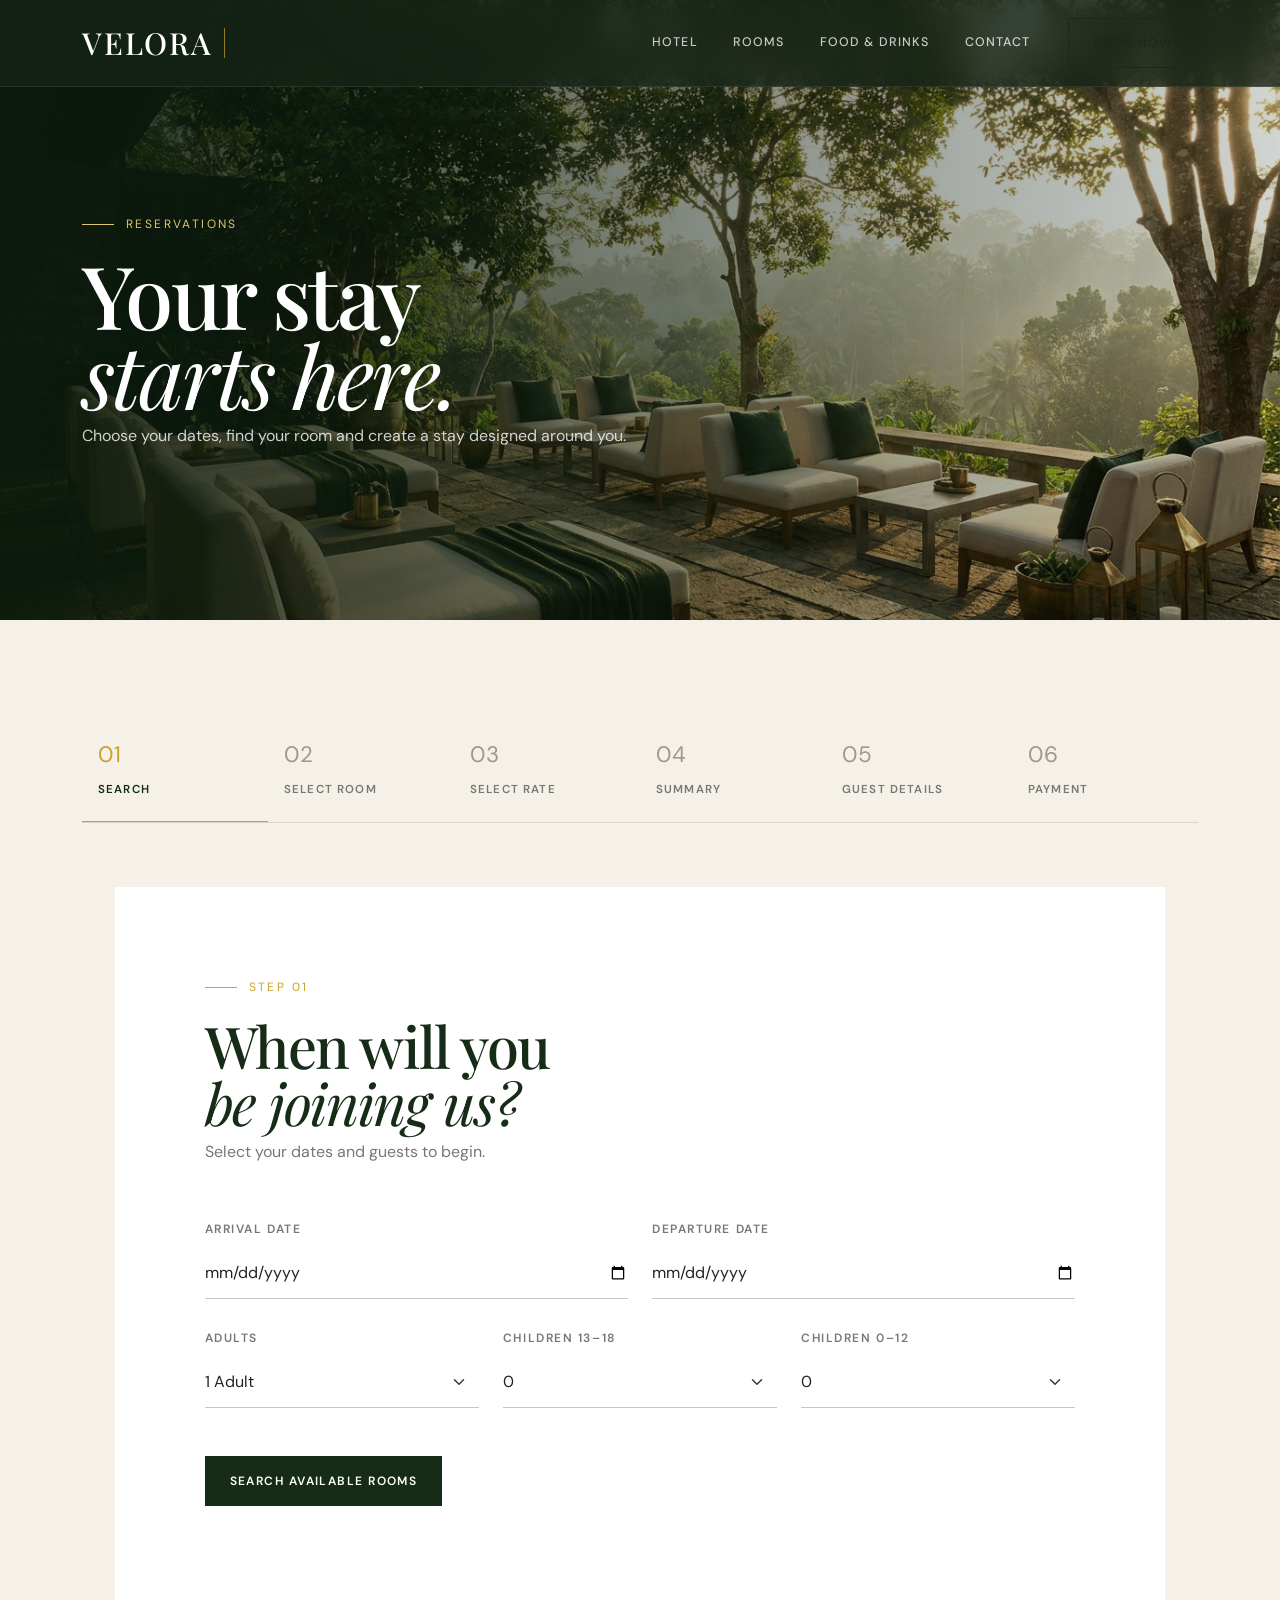
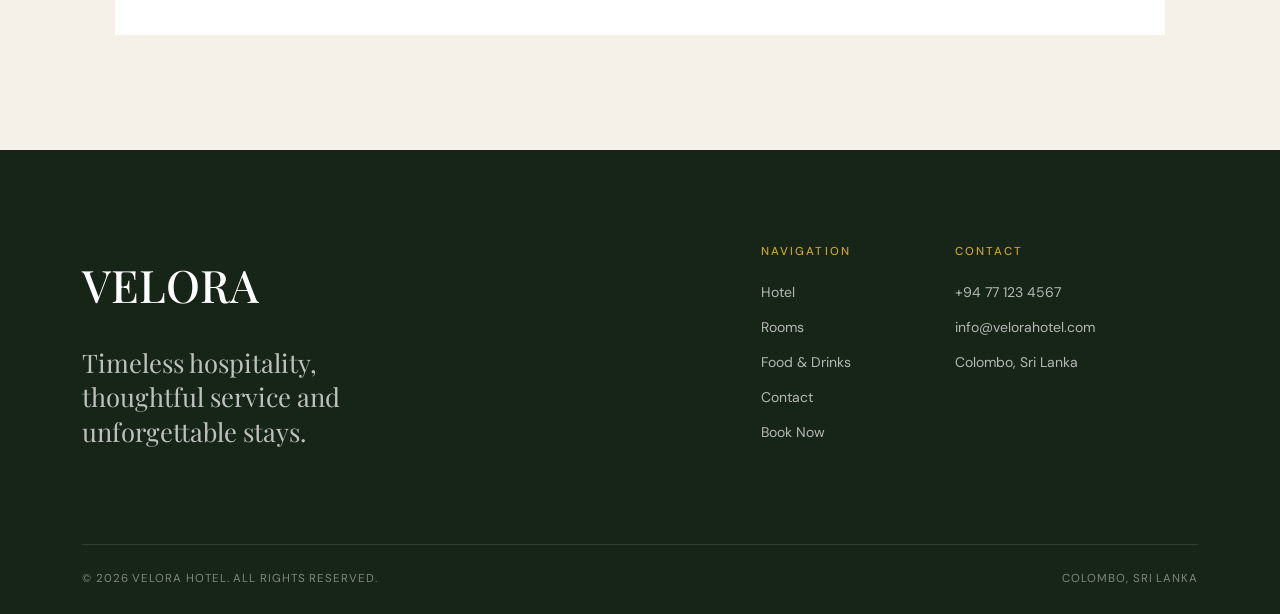
==== frontend/booking.html @ 3f5e42a4 "Initial Velora Hotel frontend" ====
﻿<!doctype html>
<html lang="en">
<head>
    <meta charset="utf-8"><meta name="viewport" content="width=device-width, initial-scale=1">
    <meta name="description" content="Begin your reservation at Velora Hotel in Colombo."><title>Book Your Stay | Velora Hotel</title>
    <link rel="preconnect" href="https://fonts.googleapis.com"><link rel="preconnect" href="https://fonts.gstatic.com" crossorigin>
    <link href="https://fonts.googleapis.com/css2?family=DM+Sans:wght@300;400;500;600&amp;family=Playfair+Display:ital,wght@0,400;0,500;0,600;1,400;1,500&amp;display=swap" rel="stylesheet">
    <link href="https://cdn.jsdelivr.net/npm/bootstrap@5.3.8/dist/css/bootstrap.min.css" rel="stylesheet" integrity="sha384-sRIl4kxILFvY47J16cr9ZwB07vP4J8+LH7qKQnuqkuIAvNWLzeN8tE5YBujZqJLB" crossorigin="anonymous"><link rel="stylesheet" href="style.css">
</head>
<body>



<nav class="navbar navbar-expand-lg navbar-dark fixed-top" aria-label="Main navigation"><div class="container"><a class="navbar-brand" href="index.html" aria-label="Velora Hotel home"><span class="brand-monogram">VELORA</span></a><button class="navbar-toggler" type="button" data-bs-toggle="collapse" data-bs-target="#mainNavbar" aria-controls="mainNavbar" aria-expanded="false" aria-label="Toggle navigation"><span class="navbar-toggler-icon"></span></button><div class="collapse navbar-collapse" id="mainNavbar"><ul class="navbar-nav ms-auto align-items-lg-center gap-lg-2"><li class="nav-item"><a class="nav-link" href="index.html">Hotel</a></li><li class="nav-item"><a class="nav-link" href="rooms.html">Rooms</a></li><li class="nav-item"><a class="nav-link" href="food-drinks.html">Food &amp; Drinks</a></li><li class="nav-item"><a class="nav-link" href="contact.html">Contact</a></li><li class="nav-item ms-lg-3"><a class="btn btn-gold nav-booking-btn active" aria-current="page" href="booking.html">Book Now</a></li></ul></div></div></nav>
    <main>



<header class="inner-hero booking-hero d-flex align-items-center"><div class="container inner-hero-content"><div class="row"><div class="col-12 col-lg-7"><p class="section-label section-label-light">Reservations</p><h1>Your stay<br><em>starts here.</em></h1><p>Choose your dates, find your room and create a stay designed around you.</p></div></div></div></header>



<section class="section-space booking-interface"><div class="container">



<div class="booking-progress" id="bookingProgress" aria-label="Booking progress">
                <div class="booking-progress-step active" data-step="1"><span>01</span><strong>Search</strong></div><div class="booking-progress-step" data-step="2"><span>02</span><strong>Select Room</strong></div><div class="booking-progress-step" data-step="3"><span>03</span><strong>Select Rate</strong></div><div class="booking-progress-step" data-step="4"><span>04</span><strong>Summary</strong></div><div class="booking-progress-step" data-step="5"><span>05</span><strong>Guest Details</strong></div><div class="booking-progress-step" data-step="6"><span>06</span><strong>Payment</strong></div>
            </div>

            <div class="booking-content">



<section class="booking-step active" id="stepSearch"><div class="booking-step-heading"><p class="section-label">Step 01</p><h2>When will you<br><em>be joining us?</em></h2><p>Select your dates and guests to begin.</p></div><form id="bookingSearchForm" novalidate><div class="row g-4">
                    <div class="col-12 col-md-6"><label class="form-label" for="arrivalDate">Arrival Date</label><input class="form-control" type="date" id="arrivalDate" name="arrivalDate" required></div><div class="col-12 col-md-6"><label class="form-label" for="departureDate">Departure Date</label><input class="form-control" type="date" id="departureDate" name="departureDate" required></div>
                    <div class="col-12 col-md-4"><label class="form-label" for="adultGuests">Adults</label><select class="form-select" id="adultGuests" name="adultGuests" required><option value="1">1 Adult</option><option value="2" selected>2 Adults</option><option value="3">3 Adults</option><option value="4">4 Adults</option><option value="5">5 Adults</option></select></div>
                    <div class="col-12 col-md-4"><label class="form-label" for="teenGuests">Children 13&ndash;18</label><select class="form-select" id="teenGuests" name="teenGuests"><option value="0" selected>0</option><option value="1">1</option><option value="2">2</option><option value="3">3</option></select></div>
                    <div class="col-12 col-md-4"><label class="form-label" for="childGuests">Children 0&ndash;12</label><select class="form-select" id="childGuests" name="childGuests"><option value="0" selected>0</option><option value="1">1</option><option value="2">2</option><option value="3">3</option></select></div>
                    <div class="col-12 mt-5"><button class="btn btn-primary-luxury" id="searchRoomsBtn" type="submit">Search Available Rooms</button><div class="form-status mt-3" id="bookingSearchMessage" role="status" aria-live="polite"></div></div>
                </div></form></section>



<section class="booking-step" id="stepRoom"><div class="booking-step-heading"><p class="section-label">Step 02</p><h2>Select <em>your room.</em></h2></div><div class="search-summary"><div><span>Arrival</span><strong id="roomSearchArrival">12 Sep 2026</strong></div><div><span>Departure</span><strong id="roomSearchDeparture">15 Sep 2026</strong></div><div><span>Guests</span><strong id="roomSearchGuests">2 Adults</strong></div></div><div class="booking-room-list">
                    <article class="booking-room-option"><img src="images/standard-room.jpeg" alt="Standard Room"><div class="booking-room-info"><h3>Standard Room</h3><p>A serene space with thoughtful essentials.</p><span>Maximum 2 guests</span></div><div class="booking-room-price"><span>From</span><strong>LKR 18,000</strong><small>per night</small><button class="btn btn-primary-luxury show-rates-btn" type="button" data-room="standard">Show Rates</button></div></article>
                    <article class="booking-room-option"><img src="images/deluxe-room.jpeg" alt="Deluxe Room"><div class="booking-room-info"><h3>Deluxe Room</h3><p>Generous comfort and refined details.</p><span>Maximum 3 guests</span></div><div class="booking-room-price"><span>From</span><strong>LKR 25,000</strong><small>per night</small><button class="btn btn-primary-luxury show-rates-btn" type="button" data-room="deluxe">Show Rates</button></div></article>
                    <article class="booking-room-option"><img src="images/family-room.jpeg" alt="Family Room"><div class="booking-room-info"><h3>Family Room</h3><p>Flexible space designed for time together.</p><span>Maximum 5 guests</span></div><div class="booking-room-price"><span>From</span><strong>LKR 32,000</strong><small>per night</small><button class="btn btn-primary-luxury show-rates-btn" type="button" data-room="family">Show Rates</button></div></article>
                    <article class="booking-room-option"><img src="images/suite-room.jpeg" alt="The Suite"><div class="booking-room-info"><h3>The Suite</h3><p>Signature luxury with a private living area.</p><span>Maximum 4 guests</span></div><div class="booking-room-price"><span>From</span><strong>LKR 45,000</strong><small>per night</small><button class="btn btn-primary-luxury show-rates-btn" type="button" data-room="suite">Show Rates</button></div></article>
                </div><div class="form-status mt-3" id="roomSelectionMessage" role="status" aria-live="polite"></div><button class="btn btn-outline-dark-luxury mt-4 booking-back-btn" type="button" data-back-step="1">Back to Search</button></section>



<section class="booking-step" id="stepRate"><div class="booking-step-heading"><p class="section-label">Step 03</p><h2>Choose <em>your rate.</em></h2></div><div class="selected-room-strip"><img id="rateSelectedRoomImage" src="images/deluxe-room.jpeg" alt="Selected Deluxe Room"><div><span>Selected Room</span><h3 id="rateSelectedRoom">Deluxe Room</h3><p id="rateSelectedDates">12&ndash;15 September 2026 &middot; 3 nights</p></div></div><fieldset class="rate-options"><legend class="visually-hidden">Select a room rate</legend><label class="rate-card" for="rateRoomOnly"><input type="radio" id="rateRoomOnly" name="rateType" value="room-only"><span><strong>Room Only</strong><small>Flexible stay with accommodation only.</small></span><b id="roomOnlyPrice">LKR 25,000 <small>/ night</small></b></label><label class="rate-card" for="rateBreakfast"><input type="radio" id="rateBreakfast" name="rateType" value="breakfast"><span><strong>Breakfast Included</strong><small>Daily signature breakfast for registered guests.</small></span><b id="breakfastPrice">LKR 29,000 <small>/ night</small></b></label></fieldset><div class="form-status mb-3" id="rateSelectionMessage" role="status" aria-live="polite"></div><div class="booking-step-actions"><button class="btn btn-outline-dark-luxury booking-back-btn" type="button" data-back-step="2">Back</button><button class="btn btn-primary-luxury" id="continueToSummaryBtn" type="button">Continue</button></div></section>



<section class="booking-step" id="stepSummary"><div class="booking-step-heading"><p class="section-label">Step 04</p><h2>Your stay, <em>at a glance.</em></h2></div><div class="summary-panel"><div class="summary-row"><span>Selected Room</span><strong id="summaryRoom">Deluxe Room</strong></div><div class="summary-row"><span>Arrival</span><strong id="summaryArrival">12 September 2026</strong></div><div class="summary-row"><span>Departure</span><strong id="summaryDeparture">15 September 2026</strong></div><div class="summary-row"><span>Number of Nights</span><strong id="summaryNights">3</strong></div><div class="summary-row"><span>Adults / Children</span><strong id="summaryGuests">2 Adults / 0 Children</strong></div><div class="summary-row"><span>Selected Rate</span><strong id="summaryRate">Room Only</strong></div><div class="summary-row"><span>Room Total</span><strong id="summarySubtotal">LKR 75,000</strong></div><div class="summary-row"><span>Taxes / Additional Fees</span><strong id="summaryTax">LKR 13,500</strong></div><div class="summary-row summary-total"><span>Total Price</span><strong id="summaryTotal">LKR 88,500</strong></div></div><div class="booking-step-actions mt-4"><button class="btn btn-outline-dark-luxury booking-back-btn" type="button" data-back-step="3">Back</button><button class="btn btn-primary-luxury" id="continueToGuestBtn" type="button">Continue to Guest Details</button></div></section>



<section class="booking-step" id="stepGuest"><div class="booking-step-heading"><p class="section-label">Step 05</p><h2>Tell us about <em>yourself.</em></h2></div><form id="guestDetailsForm" novalidate><div class="row g-4"><div class="col-12 col-md-6"><label class="form-label" for="firstName">First Name</label><input class="form-control" type="text" id="firstName" name="firstName" autocomplete="given-name" required></div><div class="col-12 col-md-6"><label class="form-label" for="lastName">Last Name</label><input class="form-control" type="text" id="lastName" name="lastName" autocomplete="family-name" required></div><div class="col-12 col-md-6"><label class="form-label" for="guestEmail">Email Address</label><input class="form-control" type="email" id="guestEmail" name="guestEmail" autocomplete="email" required></div><div class="col-12 col-md-6"><label class="form-label" for="guestPhone">Phone Number</label><input class="form-control" type="tel" id="guestPhone" name="guestPhone" autocomplete="tel" required></div><div class="col-12"><label class="form-label" for="guestCountry">Country</label><input class="form-control" type="text" id="guestCountry" name="guestCountry" autocomplete="country-name" required></div><div class="col-12 mt-5"><div class="booking-step-actions"><button class="btn btn-outline-dark-luxury booking-back-btn" type="button" data-back-step="4">Back</button><button class="btn btn-primary-luxury" id="continueToPaymentBtn" type="submit">Continue to Payment</button></div></div></div></form></section>



<section class="booking-step" id="stepPayment"><div class="booking-step-heading"><p class="section-label">Step 06</p><h2>Secure <em>your stay.</em></h2><p>Frontend payment preview only. No payment will be processed.</p></div><div class="row g-5"><div class="col-12 col-lg-7"><form id="paymentForm" novalidate><fieldset><legend class="payment-method-title">Payment Method</legend><label class="payment-method" for="paymentCard"><input type="radio" id="paymentCard" name="paymentMethod" value="card" checked> Credit / Debit Card</label></fieldset><div class="row g-4 mt-2"><div class="col-12"><label class="form-label" for="cardholderName">Cardholder Name</label><input class="form-control" type="text" id="cardholderName" name="cardholderName" autocomplete="cc-name" required></div><div class="col-12"><label class="form-label" for="cardNumber">Card Number</label><input class="form-control" type="text" inputmode="numeric" id="cardNumber" name="cardNumber" autocomplete="cc-number" placeholder="0000 0000 0000 0000" required></div><div class="col-7"><label class="form-label" for="cardExpiry">Expiry Date</label><input class="form-control" type="text" inputmode="numeric" id="cardExpiry" name="cardExpiry" autocomplete="cc-exp" placeholder="MM / YY" required></div><div class="col-5"><label class="form-label" for="cardCvv">CVV</label><input class="form-control" type="text" inputmode="numeric" id="cardCvv" name="cardCvv" autocomplete="cc-csc" placeholder="000" required></div><div class="col-12 mt-5"><div class="booking-step-actions"><button class="btn btn-outline-dark-luxury booking-back-btn" type="button" data-back-step="5">Back</button><button class="btn btn-primary-luxury" id="payConfirmBtn" type="submit">Pay &amp; Confirm</button></div><div class="form-status mt-3" id="paymentConfirmation" role="status" aria-live="polite"></div></div></div></form></div><div class="col-12 col-lg-5"><aside class="payment-summary"><p class="section-label">Payment summary</p><div><span>Room</span><strong id="paymentRoom">Deluxe Room</strong></div><div><span>Dates</span><strong id="paymentDates">12&ndash;15 Sep 2026</strong></div><div><span>Rate</span><strong id="paymentRate">Room Only</strong></div><div class="payment-total"><span>Total</span><strong id="paymentTotal">LKR 88,500</strong></div></aside></div></div></section>
            </div>
        </div></section>
    </main>



<footer class="site-footer"><div class="container"><div class="row g-5 footer-main"><div class="col-12 col-lg-5"><a class="footer-brand" href="index.html">VELORA</a><p class="footer-message">Timeless hospitality,<br>thoughtful service and<br>unforgettable stays.</p></div><div class="col-6 col-md-4 col-lg-2 ms-lg-auto"><h2 class="footer-heading">Navigation</h2><ul class="footer-links list-unstyled mb-0"><li><a href="index.html">Hotel</a></li><li><a href="rooms.html">Rooms</a></li><li><a href="food-drinks.html">Food &amp; Drinks</a></li><li><a href="contact.html">Contact</a></li><li><a href="booking.html">Book Now</a></li></ul></div><div class="col-12 col-md-5 col-lg-3"><h2 class="footer-heading">Contact</h2><ul class="footer-links list-unstyled mb-0"><li><a href="tel:+94771234567">+94 77 123 4567</a></li><li><a href="mailto:info@velorahotel.com">info@velorahotel.com</a></li><li>Colombo, Sri Lanka</li></ul></div></div><div class="footer-bottom d-flex flex-column flex-md-row justify-content-between align-items-md-center gap-2"><p class="mb-0">&copy; 2026 Velora Hotel. All Rights Reserved.</p><p class="mb-0">Colombo, Sri Lanka</p></div></div></footer>



<script src="https://cdn.jsdelivr.net/npm/bootstrap@5.3.8/dist/js/bootstrap.bundle.min.js" integrity="sha384-FKyoEForCGlyvwx9Hj09JcYn3nv7wiPVlz7YYwJrWVcXK/BmnVDxM+D2scQbITxI" crossorigin="anonymous"></script>
<script src="script.js"></script>
</body>
</html>
---- frontend/style.css ----
:root {
    --pine-oak: #162C17;
    --forest-earth: #162518;
    --cotton-blush: #A2978B;
    --gold: #C9A227;
    --cream: #F5F0E8;
    --white: #FFFFFF;
    --dark-text: #20261F;
    --muted-text: #747A73;
    --font-display: "Playfair Display", Georgia, serif;
    --font-body: "DM Sans", Arial, sans-serif;
    --section-space: clamp(5rem, 9vw, 8rem);
}



html {
    scroll-behavior: smooth;
}

body {
    background: var(--cream);
    color: var(--dark-text);
    font-family: var(--font-body);
    font-size: 1rem;
    line-height: 1.75;
}

img {
    display: block;
    max-width: 100%;
}

a {
    color: inherit;
    text-decoration: none;
}

a:focus-visible,
button:focus-visible,
input:focus-visible,
select:focus-visible,
textarea:focus-visible {
    outline: 3px solid var(--gold);
    outline-offset: 3px;
}

.section-space {
    padding-block: var(--section-space);
}

.section-intro {
    color: var(--muted-text);
}



h1,
h2,
h3,
h4,
h5,
h6,
.navbar-brand,
.footer-brand {
    font-family: var(--font-display);
}

h1,
h2,
h3 {
    color: var(--pine-oak);
    font-weight: 500;
    text-wrap: balance;
}

h1 {
    font-size: clamp(3.4rem, 7vw, 7.2rem);
    letter-spacing: -0.03em;
    line-height: 0.94;
}

h2 {
    font-size: clamp(2.4rem, 4.5vw, 4.6rem);
    letter-spacing: -0.025em;
    line-height: 0.98;
}

h3 {
    font-size: 2rem;
    letter-spacing: -0.015em;
    line-height: 1.05;
}

h1 em,
h2 em,
h3 em {
    font-style: italic;
    font-weight: 400;
}

.section-label {
    font-family: var(--font-body);
    color: var(--gold);
    font-size: 0.75rem;
    font-weight: 400;
    letter-spacing: 0.2em;
    margin-bottom: 1.2rem;
    text-transform: uppercase;
}

.section-label::before {
    background: currentColor;
    content: "";
    display: inline-block;
    height: 1px;
    margin-right: 0.75rem;
    vertical-align: middle;
    width: 2rem;
}

.section-label-light {
    color: #dfc66f;
}

.section-heading-centered {
    margin-inline: auto;
    max-width: 700px;
}



.navbar {
    -webkit-backdrop-filter: blur(14px);
    backdrop-filter: blur(14px);
    background: rgba(22, 37, 24, 0.78);
    border-bottom: 1px solid rgba(255, 255, 255, 0.08);
    min-height: 0;
    padding-block: 1.125rem;
    transition: padding 0.35s ease, background-color 0.35s ease, backdrop-filter 0.35s ease, border-color 0.35s ease, box-shadow 0.35s ease;
    z-index: 1030;
}

.navbar.navbar-scrolled {
    -webkit-backdrop-filter: blur(17px);
    backdrop-filter: blur(17px);
    background: rgba(22, 37, 24, 0.93);
    border-bottom-color: rgba(255, 255, 255, 0.12);
    box-shadow: 0 8px 28px rgba(5, 15, 7, 0.2);
    padding-block: 0.55rem;
}

.navbar-brand {
    align-items: baseline;
    color: var(--white);
    display: flex;
    font-size: 1.9rem;
    font-weight: 500;
    line-height: 1;
    transition: color 0.25s ease, font-size 0.35s ease;
}

.navbar.navbar-scrolled .navbar-brand {
    font-size: 1.65rem;
}

.brand-monogram {
    border-right: 1px solid rgba(201, 162, 39, 0.7);
    letter-spacing: 0.06em;
    padding-right: 0.7rem;
}

.brand-name {
    color: #ded7cc;
    font-size: 1.25rem;
    font-weight: 400;
    margin-left: 0.7rem;
}

.navbar .nav-link {
    color: rgba(255, 255, 255, 0.76);
    font-family: var(--font-body);
    font-size: 0.78rem;
    font-weight: 500;
    letter-spacing: 0.09em;
    min-height: 48px;
    padding: 0.8rem 0.85rem !important;
    position: relative;
    text-transform: uppercase;
    transform: translateY(0);
    transition: color 0.25s ease, transform 0.25s ease;
    z-index: 0;
}

.navbar .nav-link::before {
    -webkit-backdrop-filter: blur(8px);
    backdrop-filter: blur(8px);
    background: rgba(255, 255, 255, 0.08);
    border: 1px solid rgba(255, 255, 255, 0.1);
    border-radius: 8px;
    box-shadow: 0 6px 20px rgba(0, 0, 0, 0.12);
    content: "";
    inset: 0.25rem 0.2rem;
    opacity: 0;
    position: absolute;
    transform: translateY(3px);
    transition: opacity 0.25s ease, transform 0.25s ease;
    z-index: -1;
}

.navbar .nav-link:hover,
.navbar .nav-link:focus-visible,
.navbar .nav-link.active {
    color: var(--gold);
}

.navbar .nav-link:hover,
.navbar .nav-link:focus-visible {
    transform: translateY(-2px);
}

.navbar .nav-link:hover::before,
.navbar .nav-link:focus-visible::before,
.navbar .nav-link.active::before {
    opacity: 1;
    transform: translateY(0);
}

.navbar .nav-link::after {
    background: var(--gold);
    bottom: 0.25rem;
    content: "";
    height: 1px;
    left: 50%;
    position: absolute;
    transform: translateX(-50%);
    transition: width 0.25s ease;
    width: 0;
}

.navbar .nav-link:hover::after,
.navbar .nav-link:focus-visible::after {
    width: 50%;
}

.navbar .nav-link.active::after {
    width: calc(100% - 1.7rem);
}

.navbar-toggler {
    border: 1px solid rgba(255, 255, 255, 0.35);
    border-radius: 0;
    box-shadow: none !important;
}



.btn {
    border-radius: 0;
    align-items: center;
    display: inline-flex;
    font-family: var(--font-body);
    font-size: 0.75rem;
    font-weight: 600;
    letter-spacing: 0.12em;
    min-width: 170px;
    justify-content: center;
    min-height: 50px;
    padding: 0.9rem 1.5rem;
    text-transform: uppercase;
    transition: background-color 0.25s ease, border-color 0.25s ease, color 0.25s ease;
}

.btn-gold {
    background: var(--gold);
    border-color: var(--gold);
    color: var(--forest-earth);
}

.btn-gold:hover,
.btn-gold:focus {
    background: #b48e1c;
    border-color: #b48e1c;
    color: var(--white);
}

.btn-primary-luxury {
    background: var(--pine-oak);
    border-color: var(--pine-oak);
    color: var(--white);
}

.btn-primary-luxury:hover,
.btn-primary-luxury:focus {
    background: var(--gold);
    border-color: var(--gold);
    color: var(--forest-earth);
}

.btn-outline-light-luxury {
    background: transparent;
    border-color: rgba(255, 255, 255, 0.6);
    color: var(--white);
}

.btn-outline-light-luxury:hover,
.btn-outline-light-luxury:focus {
    background: var(--white);
    border-color: var(--white);
    color: var(--forest-earth);
}

.nav-booking-btn {
    background: var(--white);
    border-color: var(--white);
    color: var(--forest-earth);
    min-width: 130px;
    padding: 0.75rem 1.25rem;
    transition: background-color 0.25s ease, border-color 0.25s ease, color 0.25s ease, transform 0.25s ease;
}

.nav-booking-btn:hover,
.nav-booking-btn:focus-visible,
.nav-booking-btn.active:hover,
.nav-booking-btn.active:focus-visible,
.nav-booking-btn:active {
    background: var(--gold);
    border-color: var(--gold);
    color: var(--forest-earth);
    transform: translateY(-2px);
}

.text-link {
    align-items: center;
    border-bottom: 1px solid var(--gold);
    color: var(--pine-oak);
    display: inline-flex;
    font-size: 0.75rem;
    font-weight: 600;
    gap: 1.5rem;
    letter-spacing: 0.12em;
    padding-bottom: 0.35rem;
    text-transform: uppercase;
    transition: color 0.2s ease, gap 0.2s ease;
}

.text-link:hover {
    color: var(--gold);
    gap: 2rem;
}

.text-link-light {
    color: var(--white);
}



.home-hero {
    background-image: linear-gradient(90deg, rgba(13, 29, 15, 0.88) 0%, rgba(13, 29, 15, 0.55) 52%, rgba(13, 29, 15, 0.2) 100%), url("images/hero.jpeg");
    background-position: center;
    background-size: cover;
    color: var(--white);
    min-height: 860px;
    padding: 150px 0 185px;
    position: relative;
}

.home-hero::after {
    background: linear-gradient(0deg, rgba(10, 24, 12, 0.5), transparent 30%);
    content: "";
    inset: 0;
    pointer-events: none;
    position: absolute;
}

.hero-content {
    position: relative;
    z-index: 1;
}

.home-hero h1 {
    color: var(--white);
    font-size: clamp(4rem, 7.6vw, 7.7rem);
    letter-spacing: -0.035em;
    line-height: 0.9;
}

.hero-description {
    color: rgba(255, 255, 255, 0.82);
    font-size: 1rem;
    line-height: 1.9;
    max-width: 620px;
}

.hero-scroll {
    align-items: center;
    bottom: 115px;
    color: rgba(255, 255, 255, 0.7);
    font-size: 0.6rem;
    gap: 1rem;
    letter-spacing: 0.2em;
    position: absolute;
    right: 4%;
    text-transform: uppercase;
    transform: rotate(90deg);
    transform-origin: right center;
    z-index: 2;
}

.scroll-line {
    background: var(--gold);
    height: 1px;
    width: 45px;
}



.booking-search-wrap {
    margin-top: -80px;
    position: relative;
    z-index: 3;
}

.booking-search-container {
    position: relative;
}

.booking-search {
    background: rgba(255, 255, 255, 0.98);
    border-top: 2px solid var(--gold);
    box-shadow: 0 20px 55px rgba(9, 23, 11, 0.28);
    color: var(--dark-text);
    padding: 1.5rem;
}

.booking-search-header {
    align-items: baseline;
    display: flex;
    gap: 1.25rem;
    margin-bottom: 1rem;
}

.booking-search-header p {
    color: var(--gold);
    font-size: 0.75rem;
    font-weight: 600;
    letter-spacing: 0.2em;
    margin: 0;
    text-transform: uppercase;
}

.booking-search-header span {
    color: var(--muted-text);
    font-size: 0.82rem;
}

.booking-field {
    border-right: 1px solid #ded8cf;
    padding: 0.25rem 1.5rem;
}

.booking-search label {
    color: var(--muted-text);
    display: block;
    font-size: 0.72rem;
    font-weight: 600;
    letter-spacing: 0.16em;
    margin-bottom: 0.25rem;
    text-transform: uppercase;
}

.booking-search .form-control,
.booking-search .form-select {
    background-color: transparent;
    border: 0;
    border-radius: 0;
    box-shadow: none;
    color: var(--dark-text);
    color-scheme: light;
    font-family: var(--font-body);
    font-size: 1rem;
    min-height: 52px;
    padding: 0.4rem 0;
}

.booking-search .form-select option {
    background: var(--white);
    color: var(--dark-text);
}

.booking-search .form-control.is-invalid,
.booking-search .form-select.is-invalid {
    border-bottom: 1px solid #a12f2f;
}

.booking-search .form-status-error {
    color: #a12f2f;
}

.booking-submit {
    min-height: 72px;
}

.booking-highlight {
    animation: bookingHighlight 1.8s ease-out 0.2s both;
}

.booking-suggestion {
    background: var(--forest-earth);
    border-left: 2px solid var(--gold);
    box-shadow: 0 14px 35px rgba(8, 19, 10, 0.24);
    color: var(--cream);
    max-width: 300px;
    opacity: 0;
    padding: 1rem 3rem 1rem 1.15rem;
    position: absolute;
    right: 1.5rem;
    top: -108px;
    transform: translateY(8px);
    transition: opacity 0.25s ease, transform 0.25s ease;
    width: calc(100% - 3rem);
    z-index: 4;
}

.booking-suggestion::after {
    border-left: 8px solid transparent;
    border-right: 8px solid transparent;
    border-top: 8px solid var(--forest-earth);
    bottom: -8px;
    content: "";
    position: absolute;
    right: 2rem;
}

.booking-suggestion.show {
    opacity: 1;
    transform: translateY(0);
}

.booking-suggestion strong,
.booking-suggestion span {
    display: block;
}

.booking-suggestion strong {
    font-size: 0.85rem;
    font-weight: 600;
}

.booking-suggestion span {
    color: rgba(255, 255, 255, 0.72);
    font-size: 0.78rem;
    margin-top: 0.15rem;
}

.booking-suggestion-close {
    align-items: center;
    background: transparent;
    border: 0;
    color: rgba(255, 255, 255, 0.75);
    display: flex;
    font-size: 1.4rem;
    height: 44px;
    justify-content: center;
    padding: 0;
    position: absolute;
    right: 0.35rem;
    top: 0.2rem;
    width: 44px;
}

.booking-suggestion-close:hover,
.booking-suggestion-close:focus {
    color: var(--gold);
}

@keyframes bookingHighlight {
    0% {
        box-shadow: 0 18px 45px rgba(9, 23, 11, 0.22), 0 0 0 0 rgba(201, 162, 39, 0.55);
        transform: scale(0.985);
    }
    55% {
        box-shadow: 0 20px 55px rgba(9, 23, 11, 0.3), 0 0 0 5px rgba(201, 162, 39, 0.2);
    }
    100% {
        box-shadow: 0 20px 55px rgba(9, 23, 11, 0.28), 0 0 0 0 rgba(201, 162, 39, 0);
        transform: scale(1);
    }
}



.about-section {
    padding-top: calc(var(--section-space) + 1rem);
}

.about-image-wrap {
    height: 100%;
    position: relative;
}

.about-image {
    height: 100%;
    min-height: 680px;
    object-fit: cover;
    width: 100%;
}

.experience-note {
    align-items: center;
    background: var(--pine-oak);
    bottom: -2rem;
    color: rgba(255, 255, 255, 0.75);
    display: flex;
    font-size: 0.65rem;
    gap: 1rem;
    letter-spacing: 0.1em;
    padding: 1.4rem 2rem;
    position: absolute;
    right: -2rem;
    text-transform: uppercase;
}

.experience-number {
    color: var(--white);
    font-family: var(--font-display);
    font-size: 3rem;
    line-height: 1;
}

.about-content {
    background: var(--white);
    display: flex;
    flex-direction: column;
    height: 100%;
    justify-content: center;
    margin-left: -4rem;
    padding: clamp(3rem, 7vw, 7rem);
    position: relative;
}

.about-content p:not(.section-label) {
    color: var(--muted-text);
    margin-top: 1.5rem;
}

.about-content .text-link {
    margin-top: 1.5rem;
}



.facilities-section {
    background: var(--white);
}

.facility-card {
    align-items: flex-end;
    display: flex;
    isolation: isolate;
    min-height: clamp(320px, 35vw, 430px);
    overflow: hidden;
    position: relative;
    transition: transform 0.4s ease;
}

.facility-card::before {
    background-position: center;
    background-size: cover;
    content: "";
    filter: blur(1px);
    inset: -5px;
    position: absolute;
    transform: scale(1.03);
    transition: transform 0.4s ease;
    z-index: -2;
}

.facility-wifi::before {
    background-image: url("images/facility-wifi.jpeg");
}

.facility-restaurant::before {
    background-image: url("images/facility-restaurant.jpeg");
}

.facility-pool::before {
    background-image: url("images/facility-pool.jpeg");
}

.facility-parking::before {
    background-image: url("images/facility-parking.jpeg");
}

.facility-overlay {
    background: linear-gradient(180deg, rgba(22, 37, 24, 0.12) 0%, rgba(22, 37, 24, 0.55) 52%, rgba(22, 37, 24, 0.88) 100%);
    inset: 0;
    position: absolute;
    transition: opacity 0.4s ease;
    z-index: -1;
}

.facility-content {
    color: rgba(255, 255, 255, 0.82);
    padding: 1.8rem;
    width: 100%;
}

.facility-card:hover {
    transform: translateY(-4px);
}

.facility-card:hover::before {
    transform: scale(1.07);
}

.facility-card:hover .facility-overlay {
    opacity: 0.9;
}

.facility-number {
    color: var(--gold);
    display: block;
    font-family: var(--font-display);
    font-size: 1.9rem;
    font-weight: 400;
    margin-bottom: 0.8rem;
}

.facility-card h3 {
    color: var(--cream);
    font-size: clamp(1.6rem, 2.3vw, 2rem);
    line-height: 1.15;
    margin-bottom: 0;
}

.facility-divider {
    background: var(--gold);
    display: block;
    height: 1px;
    margin: 1rem 0;
    width: 45px;
}

.facility-description {
    color: rgba(255, 255, 255, 0.82);
    font-size: 0.9rem;
    line-height: 1.7;
    margin-bottom: 0;
}



.gallery-section {
    background: var(--cream);
}

.gallery-caption {
    color: var(--muted-text);
    font-size: 0.75rem;
    letter-spacing: 0.16em;
    text-transform: uppercase;
}

.gallery-item {
    display: block;
    overflow: hidden;
    position: relative;
}

.gallery-item::after {
    background: rgba(22, 37, 24, 0.12);
    content: "";
    inset: 0;
    pointer-events: none;
    position: absolute;
    transition: background-color 0.4s ease;
}

.gallery-item img {
    height: 100%;
    object-fit: cover;
    transition: transform 0.6s ease;
    width: 100%;
}

.gallery-item:hover img {
    transform: scale(1.04);
}

.gallery-item:hover::after,
.gallery-item:focus-visible::after {
    background: rgba(22, 37, 24, 0.3);
}

.gallery-view {
    align-items: center;
    border: 1px solid rgba(255, 255, 255, 0.75);
    bottom: 1.25rem;
    color: var(--white);
    display: flex;
    font-size: 0.7rem;
    height: 54px;
    justify-content: center;
    letter-spacing: 0.15em;
    opacity: 0;
    position: absolute;
    right: 1.25rem;
    text-transform: uppercase;
    transform: translateY(8px);
    transition: opacity 0.4s ease, transform 0.4s ease;
    width: 54px;
    z-index: 1;
}

.gallery-item:hover .gallery-view,
.gallery-item:focus-visible .gallery-view {
    opacity: 1;
    transform: translateY(0);
}

.gallery-item-feature {
    height: 615px;
}

.gallery-item-medium,
.gallery-item-small {
    height: 300px;
}

.lg-backdrop {
    background-color: var(--forest-earth);
}

.lg-toolbar,
.lg-outer .lg-thumb-outer {
    background-color: rgba(22, 37, 24, 0.96);
}

.lg-toolbar .lg-icon,
.lg-next,
.lg-prev {
    color: var(--cream);
}

.lg-toolbar .lg-icon:hover,
.lg-next:hover,
.lg-prev:hover {
    color: var(--gold);
}

.lg-outer .lg-thumb-item.active,
.lg-outer .lg-thumb-item:hover {
    border-color: var(--gold);
}

.lg-sub-html {
    background: rgba(22, 37, 24, 0.82);
    color: var(--cream);
    font-family: var(--font-body);
}



.featured-rooms-section {
    background: var(--forest-earth);
}

.featured-rooms-section h2 {
    color: var(--white);
}

.room-card {
    background: var(--cream);
}

.room-image-wrap {
    display: block;
    height: 330px;
    overflow: hidden;
}

.room-image-wrap img {
    height: 100%;
    object-fit: cover;
    transition: transform 0.65s ease;
    width: 100%;
}

.room-card:hover .room-image-wrap img {
    transform: scale(1.055);
}

.room-card-body {
    padding: 2rem;
}

.room-category {
    color: var(--gold);
    font-size: 0.72rem;
    font-weight: 600;
    letter-spacing: 0.17em;
    margin-bottom: 0.75rem;
    text-transform: uppercase;
}

.room-card h3 {
    font-size: 2.25rem;
}

.room-card-body > p:not(.room-category) {
    color: var(--muted-text);
    font-size: 0.9rem;
    margin: 1rem 0 1.5rem;
}

.room-card-meta {
    align-items: end;
    border-block: 1px solid #ddd7cd;
    display: flex;
    gap: 1rem;
    justify-content: space-between;
    margin-bottom: 1.25rem;
    padding: 1rem 0;
}

.room-card-meta span {
    color: var(--muted-text);
    font-size: 0.78rem;
}

.room-card-meta strong {
    color: var(--pine-oak);
    font-size: 0.9rem;
    font-weight: 600;
    text-align: right;
}

.room-card-meta small {
    color: var(--muted-text);
    font-size: 0.7rem;
    font-weight: 400;
}

.room-card-facilities {
    display: flex;
    flex-wrap: wrap;
    gap: 0.4rem 1rem;
    list-style: none;
    margin: 0 0 1.5rem;
    padding: 0;
}

.room-card-facilities li {
    color: var(--muted-text);
    font-size: 0.75rem;
}

.room-card-facilities li::before {
    color: var(--gold);
    content: "\2713";
    margin-right: 0.35rem;
}

.room-card-actions {
    display: grid;
    gap: 0.75rem;
    grid-template-columns: 1fr 1fr;
}

.room-card-actions .btn {
    min-width: 0;
    padding-inline: 0.75rem;
}



.dining-image-wrap {
    min-height: 690px;
}

.dining-image-wrap img {
    height: 100%;
    object-fit: cover;
    width: 100%;
}

.dining-content {
    background: var(--forest-earth);
    color: rgba(255, 255, 255, 0.72);
    min-height: 690px;
    padding: clamp(4rem, 9vw, 9rem);
}

.dining-content h2 {
    color: var(--white);
}

.dining-content p:not(.section-label) {
    margin: 2rem 0;
    max-width: 520px;
}



.reviews-section {
    background: var(--white);
}

.review-card {
    border: 1px solid #e4e0d9;
    padding: 2.5rem;
}

.review-stars {
    color: var(--gold);
    font-size: 0.75rem;
    letter-spacing: 0.3em;
    margin-bottom: 1.75rem;
}

.review-card blockquote {
    color: var(--pine-oak);
    font-family: var(--font-display);
    font-size: 1.65rem;
    line-height: 1.35;
    margin-bottom: 2rem;
}

.review-card figcaption {
    font-size: 0.78rem;
    font-weight: 600;
    letter-spacing: 0.11em;
    text-transform: uppercase;
}

.review-card figcaption span {
    color: var(--muted-text);
    display: block;
    font-size: 0.72rem;
    font-weight: 400;
    margin-top: 0.3rem;
}



.location-content {
    background: var(--pine-oak);
    color: rgba(255, 255, 255, 0.72);
    min-height: 650px;
    padding: clamp(4rem, 8vw, 8rem);
}

.location-content h2 {
    color: var(--white);
}

.location-intro {
    margin: 2rem 0 2.5rem;
}

.location-details > div {
    border-top: 1px solid rgba(255, 255, 255, 0.15);
    padding: 1rem 0;
}

.location-details span {
    color: var(--gold);
    display: block;
    font-size: 0.72rem;
    font-style: normal;
    font-weight: 600;
    letter-spacing: 0.14em;
    text-transform: uppercase;
}

.location-details p {
    font-style: normal;
    margin: 0.25rem 0 0;
}

.location-details a:hover {
    color: var(--gold);
}

.location-map {
    height: 650px;
    min-height: 650px;
}

.location-map iframe {
    border: 0;
    display: block;
    filter: grayscale(0.8) contrast(0.9);
    height: 100%;
    width: 100%;
}



.explore-section {
    background: var(--cream);
}

.explore-card {
    background: var(--white);
}

.explore-image-wrap {
    height: 290px;
    overflow: hidden;
}

.explore-image-wrap img {
    height: 100%;
    object-fit: cover;
    transition: transform 0.55s ease;
    width: 100%;
}

.explore-card:hover img {
    transform: scale(1.04);
}

.explore-card-body {
    padding: 2rem;
}

.explore-card h3 {
    font-size: 2rem;
}

.explore-card p {
    color: var(--muted-text);
    font-size: 0.9rem;
    margin-bottom: 0;
}



.inner-hero {
    background-position: center;
    background-size: cover;
    color: var(--white);
    min-height: 720px;
    padding: 150px 0 90px;
    position: relative;
}

.inner-hero::before {
    background: linear-gradient(90deg, rgba(12, 28, 14, 0.9), rgba(12, 28, 14, 0.48) 58%, rgba(12, 28, 14, 0.18));
    content: "";
    inset: 0;
    position: absolute;
}

.inner-hero-content {
    position: relative;
    z-index: 1;
}

.inner-hero h1 {
    color: var(--white);
    font-size: clamp(3.8rem, 6.8vw, 6.8rem);
    line-height: 0.92;
}

.inner-hero-content > .row p:last-child {
    color: rgba(255, 255, 255, 0.8);
    max-width: 610px;
}

.rooms-hero { background-image: url("images/rooms-hero.jpeg"); }
.dining-page-hero { background-image: url("images/dining-hero.jpeg"); }
.contact-hero { background-image: url("images/contact-hero.jpeg"); }
.booking-hero { background-image: url("images/booking-hero.jpeg"); min-height: 620px; }

.inner-intro {
    background: var(--cream);
}

.intro-centered {
    margin-inline: auto;
    max-width: 850px;
}

.intro-centered .section-intro {
    margin: 2rem auto 0;
    max-width: 650px;
}

.pb-section {
    padding-bottom: var(--section-space);
}

.page-cta {
    background: var(--pine-oak);
    color: rgba(255, 255, 255, 0.72);
    padding: clamp(5rem, 9vw, 8rem) 0;
}

.page-cta h2 {
    color: var(--white);
    margin-bottom: 2.25rem;
}

.page-cta > .container > p:not(.section-label) {
    margin: -1rem 0 2rem;
}

.btn-outline-dark-luxury {
    background: transparent;
    border-color: var(--pine-oak);
    color: var(--pine-oak);
}

.btn-outline-dark-luxury:hover,
.btn-outline-dark-luxury:focus {
    background: var(--pine-oak);
    color: var(--white);
}



.rooms-listing {
    background: var(--cream);
}

.room-feature {
    margin-bottom: clamp(3rem, 7vw, 7rem);
}

.room-feature:last-child {
    margin-bottom: 0;
}

.room-feature-image {
    min-height: 680px;
}

.room-feature-image img {
    height: 100%;
    object-fit: cover;
    width: 100%;
}

.room-feature-content {
    background: var(--white);
    padding: clamp(2.5rem, 5vw, 5rem);
}

.room-feature-content > div > p:not(.section-label) {
    color: var(--muted-text);
    margin: 1.5rem 0;
}

.room-meta {
    border-block: 1px solid #e3ded6;
    display: grid;
    font-size: 0.78rem;
    gap: 0.5rem;
    letter-spacing: 0.05em;
    padding: 1.15rem 0;
    text-transform: uppercase;
}

.room-meta strong {
    color: var(--pine-oak);
    font-weight: 600;
}

.facility-list {
    display: grid;
    gap: 0.6rem 1rem;
    grid-template-columns: repeat(2, minmax(0, 1fr));
    list-style: none;
    margin: 1.5rem 0 2rem;
    padding: 0;
}

.facility-list li {
    color: var(--muted-text);
    font-size: 0.82rem;
}

.facility-list li::before {
    color: var(--gold);
    content: "\2713";
    margin-right: 0.55rem;
}

.room-feature .btn {
    min-width: 145px;
}



.dining-venues {
    background: var(--cream);
}

.venue-feature {
    margin-bottom: clamp(3rem, 7vw, 7rem);
}

.venue-feature:last-child {
    margin-bottom: 0;
}

.venue-image {
    min-height: 640px;
}

.venue-image img {
    height: 100%;
    object-fit: cover;
    width: 100%;
}

.venue-content {
    background: var(--white);
    padding: clamp(2.5rem, 5vw, 5rem);
}

.venue-content p:not(.section-label) {
    color: var(--muted-text);
    margin: 1.5rem 0;
}

.venue-hours {
    border-top: 1px solid #e3ded6;
    margin: 1.75rem 0 2rem;
}

.venue-hours > div {
    border-bottom: 1px solid #e3ded6;
    display: flex;
    font-size: 0.78rem;
    justify-content: space-between;
    padding: 0.75rem 0;
    text-transform: uppercase;
}

.venue-hours dt { font-weight: 600; }
.venue-hours dd { color: var(--muted-text); margin: 0; }

.venue-dark .venue-content {
    background: var(--forest-earth);
    color: rgba(255, 255, 255, 0.7);
}

.venue-dark h2 { color: var(--white); }
.venue-dark .venue-content p:not(.section-label),
.venue-dark .venue-hours dd { color: rgba(255, 255, 255, 0.68); }
.venue-dark .venue-hours,
.venue-dark .venue-hours > div { border-color: rgba(255, 255, 255, 0.14); }

.dining-areas { background: var(--white); }
.editorial-card { height: 100%; }
.editorial-image { height: 400px; overflow: hidden; }
.editorial-image img {
    height: 100%;
    object-fit: cover;
    transition: transform 0.55s ease;
    width: 100%;
}
.editorial-card:hover img { transform: scale(1.035); }
.editorial-card h3 { margin: 1.5rem 0 0.7rem; }
.editorial-card p { color: var(--muted-text); font-size: 0.9rem; }

.dining-specials { background: var(--cream); }
.special-card { background: var(--white); height: 100%; overflow: hidden; }
.special-card > img { height: 340px; object-fit: cover; width: 100%; }
.special-card > div { padding: 1.75rem 2rem 2rem; }
.special-card .section-label { margin-bottom: 0.6rem; }
.special-card h3 { margin: 0; }

.dining-gallery { background: var(--forest-earth); }
.dining-gallery h2 { color: var(--white); }
.dining-gallery img { object-fit: cover; width: 100%; }
.gallery-tall { height: 620px; }
.gallery-square { height: 300px; }
.gallery-wide { height: 305px; }
.gallery-banner { height: 360px; }



.contact-main { background: var(--cream); }
.contact-information { padding-right: clamp(1rem, 5vw, 5rem); }
.contact-information > .section-intro { margin: 1.75rem 0 2.5rem; }
.contact-details { border-top: 1px solid #dcd6cd; font-style: normal; }
.contact-details > div { border-bottom: 1px solid #dcd6cd; padding: 1.25rem 0; }
.contact-details span {
    color: var(--gold);
    display: block;
    font-size: 0.72rem;
    font-weight: 600;
    letter-spacing: 0.18em;
    text-transform: uppercase;
}
.contact-details p { margin: 0.4rem 0 0; }
.contact-details a:hover { color: var(--gold); }

.contact-form-wrap {
    background: var(--white);
    padding: clamp(2.5rem, 6vw, 5rem);
}

.contact-form-wrap h2 { margin-bottom: 2.5rem; }
.form-label {
    color: var(--muted-text);
    font-size: 0.75rem;
    font-weight: 600;
    letter-spacing: 0.13em;
    margin-bottom: 0.55rem;
    text-transform: uppercase;
}

.contact-form-wrap .form-control,
.booking-content .form-control,
.booking-content .form-select {
    background-color: transparent;
    border: 0;
    border-bottom: 1px solid #cbc5bb;
    border-radius: 0;
    box-shadow: none;
    color: var(--dark-text);
    font-family: var(--font-body);
    font-size: 1rem;
    min-height: 50px;
    padding: 0.65rem 0;
}

.contact-form-wrap .form-control:focus,
.booking-content .form-control:focus,
.booking-content .form-select:focus { border-color: var(--gold); }
.contact-form-wrap textarea.form-control { resize: vertical; }

.contact-page-map { min-height: 540px; }
.contact-page-map iframe { border: 0; filter: grayscale(0.8) contrast(0.9); }
.map-card-container { inset: 0; pointer-events: none; position: absolute; }
.map-location-card {
    background: var(--forest-earth);
    color: rgba(255, 255, 255, 0.7);
    max-width: 360px;
    padding: 2.5rem;
    pointer-events: auto;
    position: absolute;
    top: 50%;
    transform: translateY(-50%);
}
.map-location-card h3 { color: var(--white); }
.map-location-card p:last-child { margin-bottom: 0; }



.booking-interface { background: var(--cream); }
.booking-progress {
    border-bottom: 1px solid #d9d3ca;
    display: grid;
    grid-template-columns: repeat(6, 1fr);
    margin-bottom: 4rem;
    overflow-x: auto;
}
.booking-progress-step {
    color: var(--muted-text);
    min-width: 130px;
    padding: 0 1rem 1.25rem;
    position: relative;
}
.booking-progress-step::after {
    background: transparent;
    bottom: -1px;
    content: "";
    height: 2px;
    left: 0;
    position: absolute;
    right: 0;
}
.booking-progress-step span {
    color: var(--cotton-blush);
    display: block;
    font-family: var(--font-body);
    font-size: 1.4rem;
}
.booking-progress-step strong {
    font-size: 0.72rem;
    font-weight: 600;
    letter-spacing: 0.1em;
    text-transform: uppercase;
}
.booking-progress-step.active { color: var(--pine-oak); }
.booking-progress-step.active span { color: var(--gold); }
.booking-progress-step.active::after { background: var(--gold); }
.booking-progress-step.completed { color: var(--pine-oak); }
.booking-progress-step.completed span { color: var(--pine-oak); }
.booking-progress-step.completed::after { background: var(--pine-oak); }

.booking-content {
    background: var(--white);
    margin-inline: auto;
    max-width: 1050px;
    padding: clamp(2rem, 7vw, 6rem);
}

.booking-content > .booking-step {
    margin-inline: auto;
    max-width: 930px;
}
.booking-step { display: none; }
.booking-step.active { display: block; }
.booking-step-heading { margin-bottom: 3rem; max-width: 700px; }
.booking-step-heading > p:last-child { color: var(--muted-text); }

.search-summary {
    background: var(--cream);
    display: grid;
    gap: 1rem;
    grid-template-columns: repeat(3, 1fr);
    margin-bottom: 2rem;
    padding: 1.5rem;
}
.search-summary span,
.selected-room-strip span,
.booking-room-price > span,
.booking-room-price small {
    color: var(--muted-text);
    display: block;
    font-size: 0.72rem;
    letter-spacing: 0.12em;
    text-transform: uppercase;
}
.search-summary strong { font-size: 0.78rem; font-weight: 500; }

.booking-room-option {
    align-items: center;
    border-top: 1px solid #ded8cf;
    display: grid;
    gap: 2rem;
    grid-template-columns: 230px 1fr auto;
    padding: 1.5rem 0;
}
.booking-room-option:last-child { border-bottom: 1px solid #ded8cf; }
.booking-room-option.room-unavailable { opacity: 0.58; }
.booking-room-option.room-unavailable img { filter: grayscale(0.65); }
.booking-room-option > img { height: 170px; object-fit: cover; width: 100%; }
.booking-room-info h3 { font-size: 2rem; }
.booking-room-info p { color: var(--muted-text); font-size: 0.9rem; margin-bottom: 0.5rem; }
.booking-room-info > span { color: var(--gold); font-size: 0.72rem; text-transform: uppercase; }
.booking-room-price { text-align: right; }
.booking-room-price > strong { display: block; font-family: var(--font-body); font-size: 1.35rem; font-weight: 600; }
.booking-room-price .btn { margin-top: 1rem; min-width: 125px; padding: 0.75rem 1rem; }

.selected-room-strip {
    align-items: center;
    background: var(--cream);
    display: flex;
    gap: 1.5rem;
    margin-bottom: 2rem;
    padding: 1.25rem;
}
.selected-room-strip img { height: 110px; object-fit: cover; width: 160px; }
.selected-room-strip h3 { margin: 0.25rem 0; }
.selected-room-strip p { color: var(--muted-text); font-size: 0.72rem; margin: 0; }
.rate-options { margin-bottom: 2rem; }
.rate-card {
    align-items: center;
    border: 1px solid #dcd6cd;
    cursor: pointer;
    display: grid;
    gap: 1.25rem;
    grid-template-columns: auto 1fr auto;
    margin-bottom: 1rem;
    padding: 1.5rem;
}
.rate-card:has(input:checked) { border-color: var(--gold); background: #fcfaf5; }
.rate-card input { accent-color: var(--pine-oak); }
.rate-card span strong { display: block; font-size: 0.72rem; letter-spacing: 0.1em; text-transform: uppercase; }
.rate-card span small { color: var(--muted-text); }
.rate-card > b { font-family: var(--font-body); font-size: 1.2rem; font-weight: 600; }
.rate-card > b small { color: var(--muted-text); font-family: var(--font-body); font-size: 0.72rem; font-weight: 400; }

.summary-panel { border-top: 1px solid #dcd6cd; }
.summary-row {
    border-bottom: 1px solid #dcd6cd;
    display: flex;
    font-size: 0.78rem;
    justify-content: space-between;
    padding: 1rem 0;
}
.summary-row span { color: var(--muted-text); }
.summary-row strong { font-weight: 500; text-align: right; }
.summary-total { color: var(--pine-oak); font-family: var(--font-body); font-size: 1.35rem; font-weight: 600; }
.summary-total span { color: var(--pine-oak); }

.payment-method-title { font-family: var(--font-display); font-size: 1.8rem; }
.payment-method { border: 1px solid var(--gold); display: block; font-size: 0.78rem; padding: 1.25rem; }
.payment-method input { accent-color: var(--pine-oak); margin-right: 0.6rem; }
.payment-summary { background: var(--forest-earth); color: var(--white); padding: 2.5rem; }
.payment-summary > div { border-bottom: 1px solid rgba(255,255,255,.14); padding: 1rem 0; }
.payment-summary span { color: rgba(255,255,255,.55); display: block; font-size: .6rem; letter-spacing: .12em; text-transform: uppercase; }
.payment-summary strong { font-weight: 500; }
.payment-summary .payment-total { border: 0; padding-bottom: 0; }
.payment-summary .payment-total strong { color: var(--gold); display: block; font-family: var(--font-body); font-size: 1.6rem; font-weight: 600; }

.booking-step-actions {
    display: flex;
    flex-wrap: wrap;
    gap: 1rem;
}

.form-status {
    font-size: 0.875rem;
    font-weight: 500;
    min-height: 1.5rem;
}

.form-status-error {
    color: #a12f2f;
}

.form-status-success {
    background: rgba(22, 44, 23, 0.08);
    border-left: 3px solid var(--pine-oak);
    color: var(--pine-oak);
    padding: 0.9rem 1rem;
}

.form-control.is-invalid,
.form-select.is-invalid {
    border-color: #a12f2f;
}

.form-control.is-valid,
.form-select.is-valid {
    border-color: var(--pine-oak);
}

.invalid-feedback {
    font-size: 0.78rem;
}

.btn:disabled {
    cursor: not-allowed;
    opacity: 0.58;
}



.site-footer {
    background: var(--forest-earth);
    color: rgba(255, 255, 255, 0.68);
    padding-top: 6rem;
}

.footer-main {
    padding-bottom: 5rem;
}

.footer-brand {
    color: var(--white);
    display: inline-block;
    font-size: 2.8rem;
    font-weight: 500;
    margin-bottom: 1.25rem;
}

.footer-brand:hover {
    color: var(--gold);
}

.footer-message {
    color: rgba(255, 255, 255, 0.72);
    font-family: var(--font-display);
    font-size: 1.6rem;
    line-height: 1.35;
}

.footer-heading {
    color: var(--gold);
    font-family: var(--font-body);
    font-size: 0.72rem;
    letter-spacing: 0.18em;
    margin-bottom: 1.4rem;
    text-transform: uppercase;
}

.footer-links li {
    font-size: 0.875rem;
    margin-bottom: 0.65rem;
}

.footer-links a {
    transition: color 0.2s ease;
}

.footer-links a:hover {
    color: var(--gold);
}

.footer-bottom {
    border-top: 1px solid rgba(255, 255, 255, 0.11);
    color: rgba(255, 255, 255, 0.45);
    font-size: 0.72rem;
    letter-spacing: 0.08em;
    padding: 1.5rem 0;
    text-transform: uppercase;
}



@media (min-width: 992px) and (max-width: 1199.98px) {
    .home-hero {
        min-height: 760px;
        padding-bottom: 165px;
    }

    .inner-hero {
        min-height: 620px;
    }

    .booking-hero {
        min-height: 540px;
    }

    .about-image,
    .room-feature-image,
    .venue-image {
        min-height: 590px;
    }

    .about-content,
    .room-feature-content,
    .venue-content {
        padding: 3.5rem;
    }

    .dining-image-wrap,
    .dining-content,
    .location-content,
    .location-map {
        height: 590px;
        min-height: 590px;
    }
}

@media (max-width: 991.98px) {
    .navbar,
    .navbar.navbar-scrolled {
        padding-block: 1rem;
    }

    .navbar.navbar-scrolled .navbar-brand {
        font-size: 1.9rem;
    }

    .navbar > .container {
        flex-wrap: wrap;
    }

    .navbar-collapse {
        -webkit-backdrop-filter: blur(16px);
        backdrop-filter: blur(16px);
        background: rgba(22, 37, 24, 0.92);
        border-top: 1px solid rgba(255, 255, 255, 0.12);
        flex-basis: 100%;
        margin-top: 1rem;
        max-height: calc(100dvh - 85px);
        overflow-y: auto;
        padding: 1rem;
        width: 100%;
    }

    .navbar-collapse.show,
    .navbar-collapse.collapsing {
        display: block;
    }

    .navbar .nav-link.active::after {
        left: 0;
        right: auto;
        transform: none;
        width: 35px;
    }

    .navbar .nav-link {
        align-items: center;
        display: flex;
        min-height: 52px;
        padding-inline: 0.85rem !important;
        width: 100%;
    }

    .navbar .nav-link::before {
        inset-inline: 0;
    }

    .navbar .nav-link:hover,
    .navbar .nav-link:focus-visible {
        transform: none;
    }

    .nav-booking-btn {
        display: flex;
        margin-top: 0.75rem;
        min-height: 50px;
        width: 100%;
    }

    .home-hero {
        min-height: 680px;
        padding-bottom: 150px;
    }

    .booking-field {
        border-bottom: 1px solid #ded8cf;
        padding-block: 1rem;
    }

    .about-content {
        margin: 0;
    }

    .about-image {
        height: 440px;
        min-height: 0;
    }

    .experience-note {
        right: 0;
    }

    .gallery-item-feature {
        height: 550px;
    }

    .gallery-item-medium,
    .gallery-item-small {
        height: 267px;
    }

    .dining-image-wrap,
    .dining-content,
    .location-content {
        min-height: 480px;
    }

    .location-map {
        height: 500px;
        min-height: 500px;
    }

    .inner-hero {
        min-height: 560px;
    }

    .booking-hero {
        min-height: 500px;
    }

    .room-feature-image,
    .venue-image {
        min-height: 440px;
    }

    .contact-information {
        padding-right: 0;
    }

    .booking-room-option {
        grid-template-columns: 190px 1fr;
    }

    .booking-room-price {
        grid-column: 2;
        text-align: left;
    }
}

@media (max-width: 767.98px) {
    :root {
        --section-space: 4.25rem;
    }

    .home-hero {
        background-position: 62% center;
        min-height: 620px;
        padding: 115px 0 135px;
    }

    .booking-search-wrap {
        margin-top: -70px;
    }

    .booking-search {
        padding: 1rem;
    }

    .booking-search-header {
        align-items: flex-start;
        flex-direction: column;
        gap: 0.3rem;
        margin-bottom: 0.75rem;
    }

    .booking-suggestion {
        margin-bottom: 1rem;
        max-width: none;
        position: relative;
        right: auto;
        top: auto;
        width: 100%;
    }

    .booking-suggestion::after {
        right: 2rem;
    }

    .booking-field {
        border-right: 0;
    }

    .booking-submit {
        margin-top: 1rem;
    }

    .about-image {
        height: 360px;
        min-height: 0;
    }

    .gallery-item-feature {
        height: 380px;
    }

    .gallery-item-medium {
        height: 280px;
    }

    .gallery-item-small {
        height: 240px;
    }

    .room-image-wrap {
        height: 270px;
    }

    .review-card {
        padding: 2rem;
    }

    .explore-image-wrap {
        height: 260px;
    }

    .inner-hero,
    .booking-hero {
        min-height: 470px;
        padding: 105px 0 50px;
    }

    .room-feature-image,
    .venue-image {
        min-height: 340px;
    }

    .editorial-image {
        height: 310px;
    }

    .gallery-tall,
    .gallery-banner {
        height: 430px;
    }

    .gallery-square,
    .gallery-wide {
        height: 240px;
    }

    .contact-page-map {
        min-height: 500px;
    }

    .map-location-card {
        bottom: 1rem;
        left: 1rem;
        right: 1rem;
        top: auto;
        transform: none;
    }

    .booking-progress {
        display: block;
        margin-bottom: 2.5rem;
        overflow: visible;
    }

    .booking-progress-step:not(.active) {
        display: none;
    }

    .booking-progress-step.active {
        min-width: 0;
        padding: 0 0 1rem;
        width: 100%;
    }

    .booking-progress-step.active::before {
        color: var(--muted-text);
        content: "Step " attr(data-step) " of 6";
        display: block;
        font-size: 0.72rem;
        font-weight: 600;
        letter-spacing: 0.12em;
        margin-bottom: 0.2rem;
        text-transform: uppercase;
    }

    .booking-progress-step.active span {
        display: inline;
        font-size: 1rem;
        margin-right: 0.5rem;
    }

    .booking-progress-step.active strong {
        font-size: 0.82rem;
    }

    .search-summary {
        grid-template-columns: 1fr;
    }

    .booking-room-option {
        grid-template-columns: 1fr;
    }

    .booking-room-option > img {
        height: 250px;
    }

    .booking-room-price {
        grid-column: auto;
    }

    .rate-card {
        align-items: start;
        grid-template-columns: auto 1fr;
    }

    .rate-card > b {
        grid-column: 2;
    }
}

@media (max-width: 575.98px) {
    :root {
        --section-space: 3.5rem;
    }

    .navbar {
        min-height: 74px;
    }

    .navbar-brand {
        font-size: 1.7rem;
    }

    .brand-name {
        font-size: 1rem;
    }

    .home-hero {
        min-height: 560px;
        padding: 105px 0 115px;
    }

    .home-hero h1 {
        font-size: clamp(2.85rem, 12.5vw, 3.9rem);
    }

    .inner-hero {
        min-height: 430px;
    }

    .booking-hero {
        min-height: 410px;
    }

    .btn {
        width: 100%;
    }

    .about-image {
        height: 290px;
        min-height: 0;
    }

    .about-content {
        padding: 2.5rem 1.25rem;
    }

    .facility-card {
        min-height: 310px;
    }

    .facility-content {
        padding: 1.5rem;
    }

    .gallery-item-feature {
        height: 320px;
    }

    .gallery-item-medium {
        height: 240px;
    }

    .gallery-item-small {
        height: 200px;
    }

    .gallery-view {
        bottom: 0.8rem;
        height: 46px;
        opacity: 1;
        right: 0.8rem;
        transform: none;
        width: 46px;
    }

    .room-image-wrap {
        height: 250px;
    }

    .dining-image-wrap {
        min-height: 300px;
    }

    .dining-content,
    .location-content {
        min-height: auto;
        padding: 3rem 1.25rem;
    }

    .location-map {
        height: 300px;
        min-height: 300px;
    }

    .site-footer {
        padding-top: 3.5rem;
    }

    .inner-hero h1 {
        font-size: clamp(2.75rem, 12.5vw, 3.8rem);
    }

    .room-feature-image,
    .venue-image {
        min-height: 280px;
    }

    .room-feature-content,
    .venue-content,
    .contact-form-wrap,
    .booking-content {
        padding: 2rem 1.15rem;
    }

    .facility-list {
        grid-template-columns: 1fr;
    }

    .editorial-image,
    .special-card > img {
        height: 260px;
    }

    .gallery-tall,
    .gallery-banner {
        height: 300px;
    }

    .gallery-square,
    .gallery-wide {
        height: 220px;
    }

    .explore-image-wrap {
        height: 220px;
    }

    .selected-room-strip {
        align-items: start;
        flex-direction: column;
    }

    .selected-room-strip img {
        height: 180px;
        width: 100%;
    }

    .summary-row {
        gap: 1rem;
    }

    .booking-step-actions .btn {
        flex: 1 1 100%;
    }

    .room-card-actions {
        grid-template-columns: 1fr;
    }

    .room-card-meta {
        align-items: start;
        flex-direction: column;
    }

    .room-card-meta strong {
        text-align: left;
    }

    .booking-room-option > img {
        height: 220px;
    }

    .contact-page-map {
        min-height: 430px;
    }

    .page-cta {
        padding-block: 3.75rem;
    }

    .footer-main {
        padding-bottom: 3rem;
    }
}

@media (max-width: 399.98px) {
    .hotel-gallery > .col-6 {
        width: 100%;
    }

    .gallery-item-medium,
    .gallery-item-small {
        height: 240px;
    }

    .room-card-body,
    .explore-card-body,
    .review-card {
        padding: 1.5rem;
    }
}

@media (prefers-reduced-motion: reduce) {
    html {
        scroll-behavior: auto;
    }

    *,
    *::before,
    *::after {
        scroll-behavior: auto !important;
        transition-duration: 0.01ms !important;
    }

    .booking-highlight {
        animation: none;
    }

    .navbar .nav-link:hover,
    .navbar .nav-link:focus-visible,
    .nav-booking-btn:hover,
    .nav-booking-btn:focus-visible {
        transform: none;
    }
}
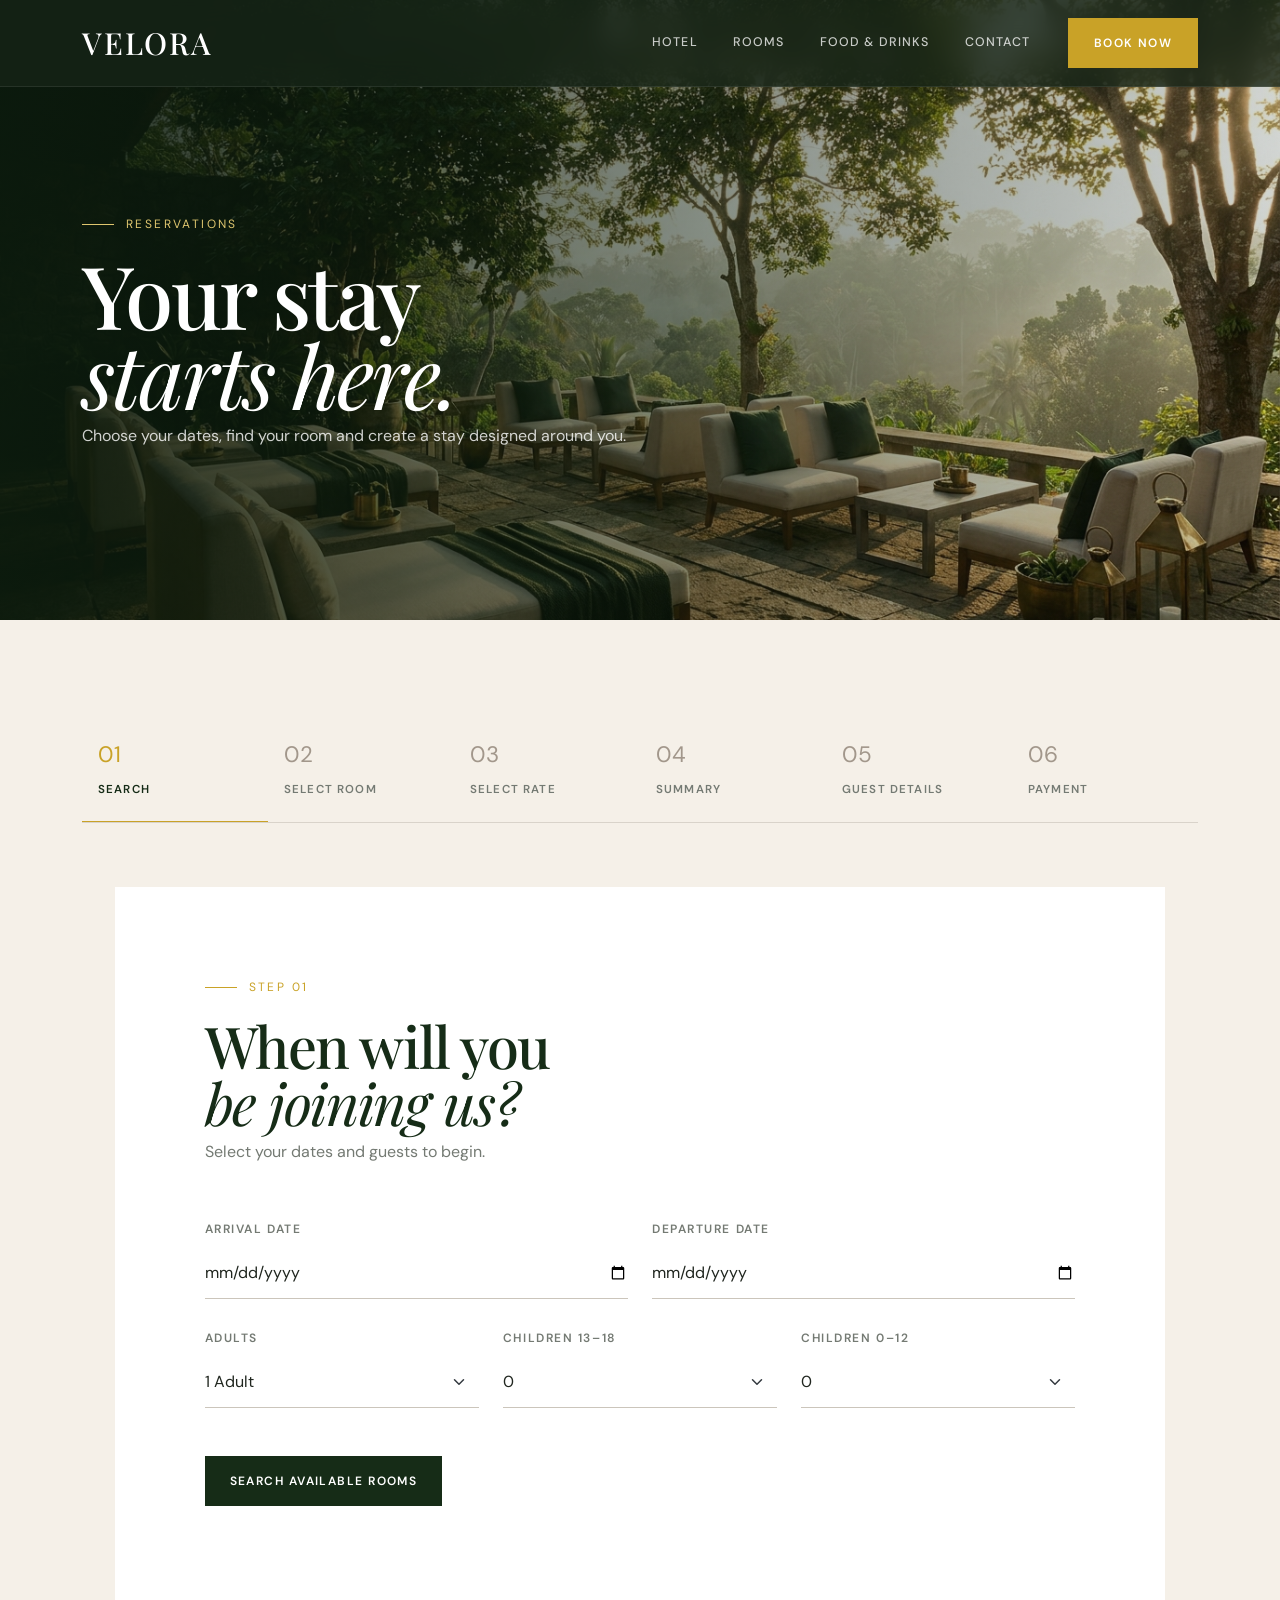
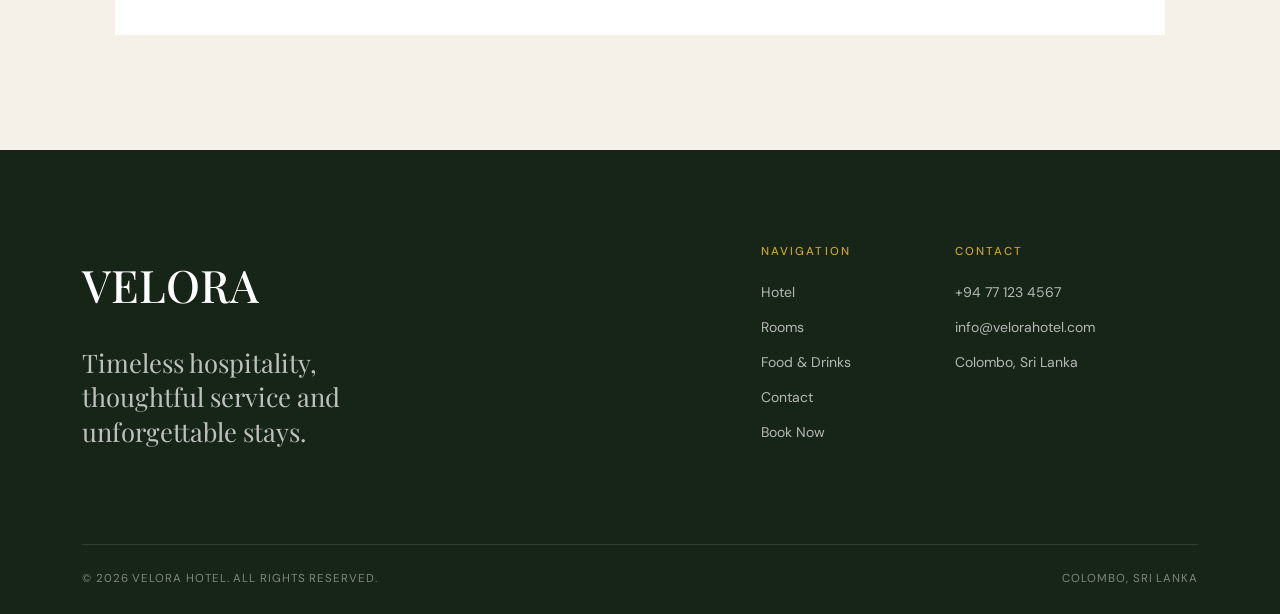
==== commit b302d51a: "Add initial PHP backend APIs" ====
--- a/frontend/booking.html
+++ b/frontend/booking.html
@@ -75,6 +75,7 @@
 
 
 <script src="https://cdn.jsdelivr.net/npm/bootstrap@5.3.8/dist/js/bootstrap.bundle.min.js" integrity="sha384-FKyoEForCGlyvwx9Hj09JcYn3nv7wiPVlz7YYwJrWVcXK/BmnVDxM+D2scQbITxI" crossorigin="anonymous"></script>
+<script src="utilities.js"></script>
 <script src="script.js"></script>
 </body>
 </html>
--- a/frontend/style.css
+++ b/frontend/style.css
@@ -169,9 +169,7 @@
 }
 
 .brand-monogram {
-    border-right: 1px solid rgba(201, 162, 39, 0.7);
     letter-spacing: 0.06em;
-    padding-right: 0.7rem;
 }
 
 .brand-name {
@@ -323,6 +321,12 @@
     transition: background-color 0.25s ease, border-color 0.25s ease, color 0.25s ease, transform 0.25s ease;
 }
 
+.nav-booking-btn.active {
+    background: var(--gold);
+    border-color: var(--gold);
+    color: var(--white);
+}
+
 .nav-booking-btn:hover,
 .nav-booking-btn:focus-visible,
 .nav-booking-btn.active:hover,
@@ -330,7 +334,7 @@
 .nav-booking-btn:active {
     background: var(--gold);
     border-color: var(--gold);
-    color: var(--forest-earth);
+    color: var(--white);
     transform: translateY(-2px);
 }
 
@@ -2062,12 +2066,32 @@
         --section-space: 3.5rem;
     }
 
-    .navbar {
+    .navbar,
+    .navbar.navbar-scrolled {
+        background: var(--forest-earth);
         min-height: 74px;
-    }
-
-    .navbar-brand {
+        padding-block: 0.75rem;
+    }
+
+    .navbar-brand,
+    .navbar.navbar-scrolled .navbar-brand {
         font-size: 1.7rem;
+        line-height: 1;
+        margin-right: 0.75rem;
+        position: relative;
+        z-index: 2;
+    }
+
+    .navbar-toggler {
+        flex-shrink: 0;
+        position: relative;
+        z-index: 2;
+    }
+
+    .navbar-collapse {
+        margin-top: 0.75rem;
+        position: relative;
+        z-index: 1;
     }
 
     .brand-name {
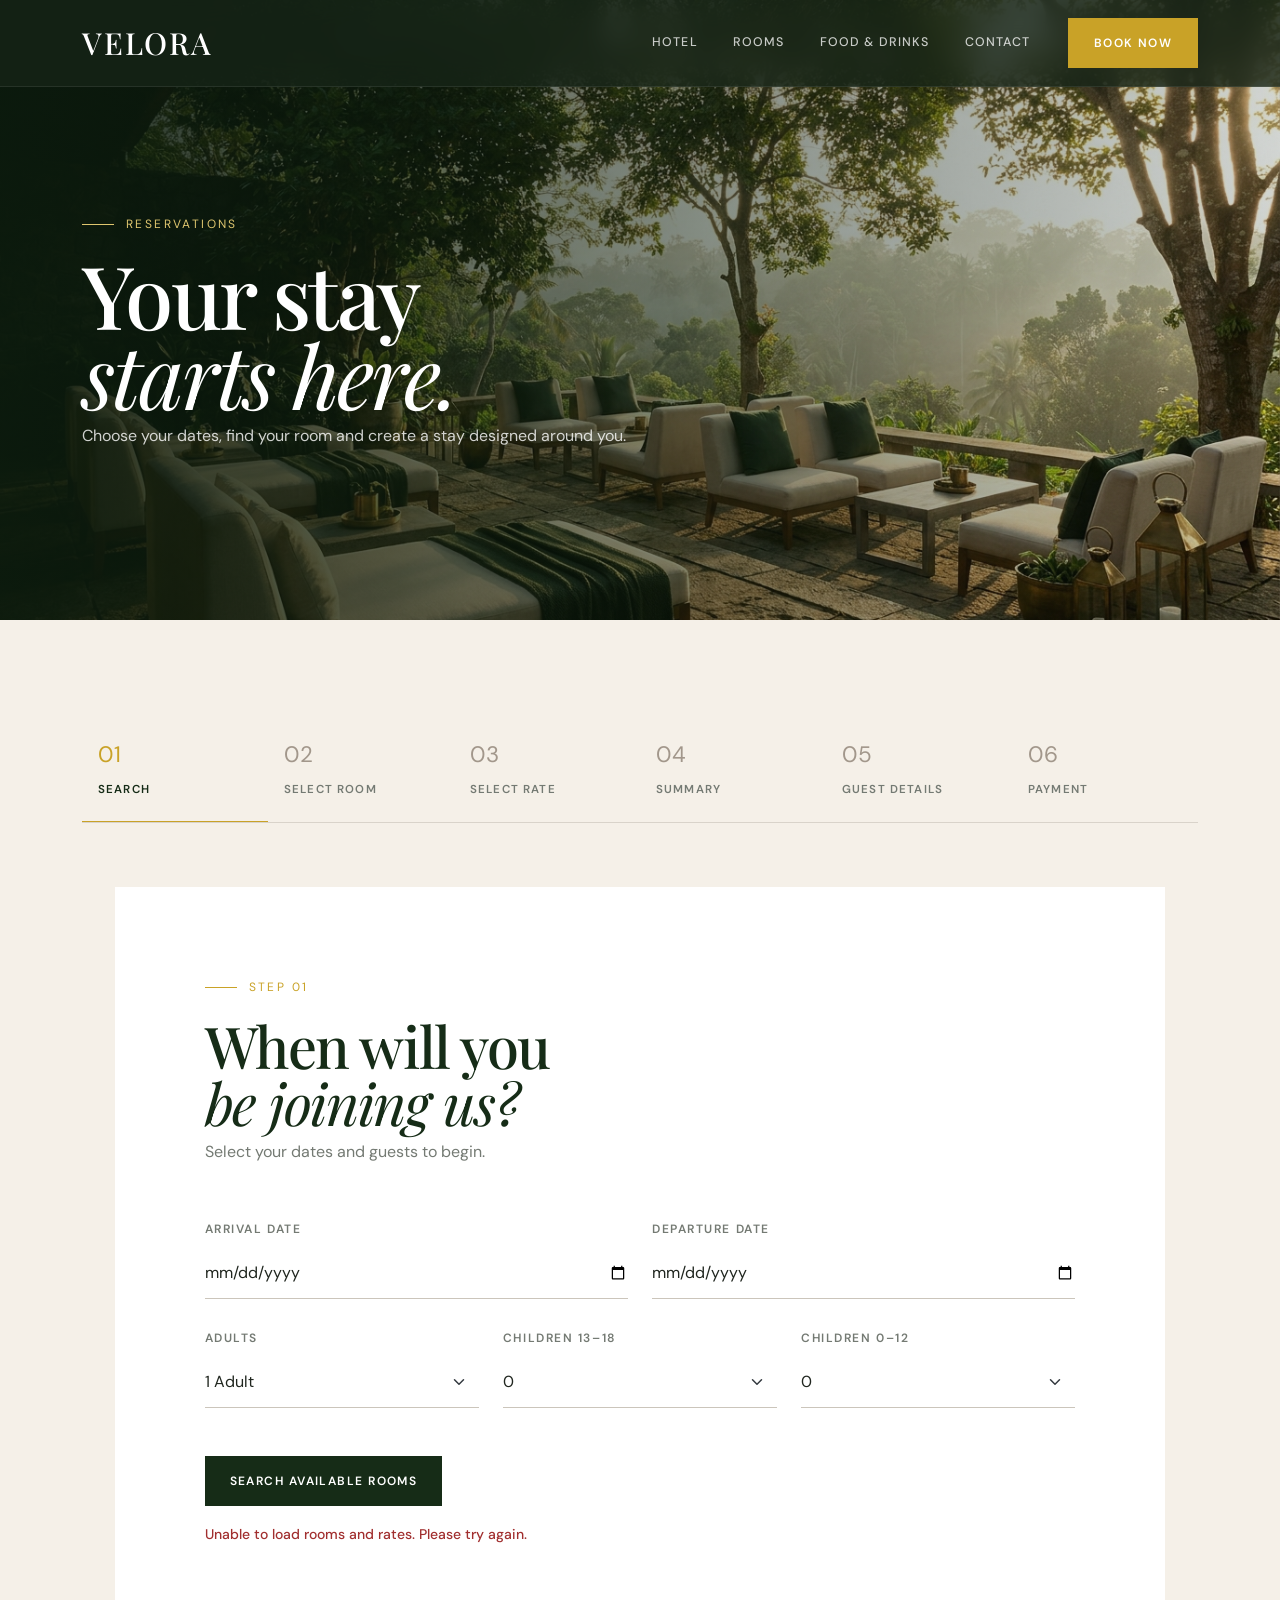
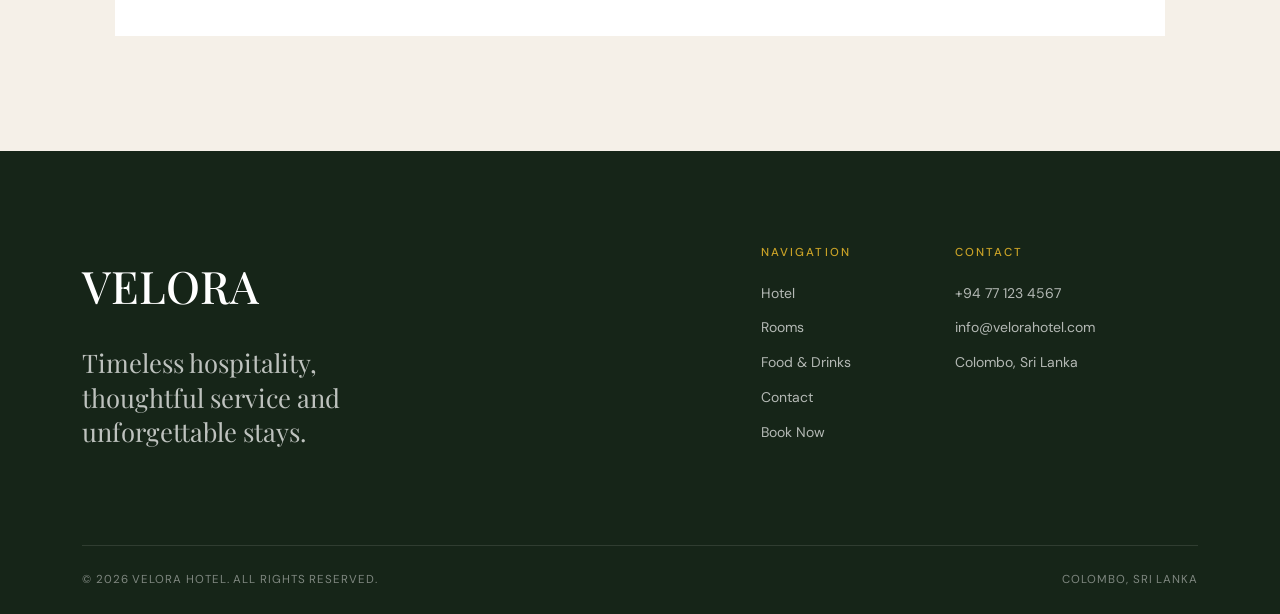
==== commit 6357abd6: "Connect booking frontend to PHP backend" ====
--- a/frontend/booking.html
+++ b/frontend/booking.html
@@ -63,7 +63,7 @@
 
 
 
-<section class="booking-step" id="stepPayment"><div class="booking-step-heading"><p class="section-label">Step 06</p><h2>Secure <em>your stay.</em></h2><p>Frontend payment preview only. No payment will be processed.</p></div><div class="row g-5"><div class="col-12 col-lg-7"><form id="paymentForm" novalidate><fieldset><legend class="payment-method-title">Payment Method</legend><label class="payment-method" for="paymentCard"><input type="radio" id="paymentCard" name="paymentMethod" value="card" checked> Credit / Debit Card</label></fieldset><div class="row g-4 mt-2"><div class="col-12"><label class="form-label" for="cardholderName">Cardholder Name</label><input class="form-control" type="text" id="cardholderName" name="cardholderName" autocomplete="cc-name" required></div><div class="col-12"><label class="form-label" for="cardNumber">Card Number</label><input class="form-control" type="text" inputmode="numeric" id="cardNumber" name="cardNumber" autocomplete="cc-number" placeholder="0000 0000 0000 0000" required></div><div class="col-7"><label class="form-label" for="cardExpiry">Expiry Date</label><input class="form-control" type="text" inputmode="numeric" id="cardExpiry" name="cardExpiry" autocomplete="cc-exp" placeholder="MM / YY" required></div><div class="col-5"><label class="form-label" for="cardCvv">CVV</label><input class="form-control" type="text" inputmode="numeric" id="cardCvv" name="cardCvv" autocomplete="cc-csc" placeholder="000" required></div><div class="col-12 mt-5"><div class="booking-step-actions"><button class="btn btn-outline-dark-luxury booking-back-btn" type="button" data-back-step="5">Back</button><button class="btn btn-primary-luxury" id="payConfirmBtn" type="submit">Pay &amp; Confirm</button></div><div class="form-status mt-3" id="paymentConfirmation" role="status" aria-live="polite"></div></div></div></form></div><div class="col-12 col-lg-5"><aside class="payment-summary"><p class="section-label">Payment summary</p><div><span>Room</span><strong id="paymentRoom">Deluxe Room</strong></div><div><span>Dates</span><strong id="paymentDates">12&ndash;15 Sep 2026</strong></div><div><span>Rate</span><strong id="paymentRate">Room Only</strong></div><div class="payment-total"><span>Total</span><strong id="paymentTotal">LKR 88,500</strong></div></aside></div></div></section>
+<section class="booking-step" id="stepPayment"><div class="booking-step-heading" id="paymentStepHeading"><p class="section-label">Step 06</p><h2>Secure <em>your stay.</em></h2><p>Frontend payment preview only. No payment will be processed.</p></div><div class="row g-5" id="paymentStepContent"><div class="col-12 col-lg-7"><form id="paymentForm" novalidate><fieldset><legend class="payment-method-title">Payment Method</legend><label class="payment-method" for="paymentCard"><input type="radio" id="paymentCard" name="paymentMethod" value="card" checked> Credit / Debit Card</label></fieldset><div class="row g-4 mt-2"><div class="col-12"><label class="form-label" for="cardholderName">Cardholder Name</label><input class="form-control" type="text" id="cardholderName" name="cardholderName" autocomplete="cc-name" required></div><div class="col-12"><label class="form-label" for="cardNumber">Card Number</label><input class="form-control" type="text" inputmode="numeric" id="cardNumber" name="cardNumber" autocomplete="cc-number" placeholder="0000 0000 0000 0000" required></div><div class="col-7"><label class="form-label" for="cardExpiry">Expiry Date</label><input class="form-control" type="text" inputmode="numeric" id="cardExpiry" name="cardExpiry" autocomplete="cc-exp" placeholder="MM / YY" required></div><div class="col-5"><label class="form-label" for="cardCvv">CVV</label><input class="form-control" type="text" inputmode="numeric" id="cardCvv" name="cardCvv" autocomplete="cc-csc" placeholder="000" required></div><div class="col-12 mt-5"><div class="booking-step-actions"><button class="btn btn-outline-dark-luxury booking-back-btn" type="button" data-back-step="5">Back</button><button class="btn btn-primary-luxury" id="payConfirmBtn" type="submit">Pay &amp; Confirm</button></div><div class="form-status mt-3" id="paymentConfirmation" role="status" aria-live="polite"></div></div></div></form></div><div class="col-12 col-lg-5"><aside class="payment-summary"><p class="section-label">Payment summary</p><div><span>Room</span><strong id="paymentRoom">Deluxe Room</strong></div><div><span>Dates</span><strong id="paymentDates">12&ndash;15 Sep 2026</strong></div><div><span>Rate</span><strong id="paymentRate">Room Only</strong></div><div class="payment-total"><span>Total</span><strong id="paymentTotal">LKR 88,500</strong></div></aside></div></div><div class="booking-success-panel" id="bookingSuccessPanel" role="status" aria-live="polite" hidden><div class="booking-success-icon" aria-hidden="true">&#10003;</div><p class="section-label">Reservation confirmed</p><h2>Thank you, <em id="successGuestName">Guest.</em></h2><p>Your stay has been saved successfully. Keep the reference below for your records.</p><div class="booking-success-reference"><span>Booking Reference</span><strong id="successBookingReference"></strong></div><div class="booking-success-details"><div><span>Room</span><strong id="successRoom"></strong></div><div><span>Dates</span><strong id="successDates"></strong></div><div><span>Total</span><strong id="successTotal"></strong></div></div><button class="btn btn-primary-luxury" id="startNewBookingBtn" type="button">Make Another Booking</button></div></section>
             </div>
         </div></section>
     </main>
--- a/frontend/style.css
+++ b/frontend/style.css
@@ -1611,6 +1611,69 @@
 .payment-summary .payment-total { border: 0; padding-bottom: 0; }
 .payment-summary .payment-total strong { color: var(--gold); display: block; font-family: var(--font-body); font-size: 1.6rem; font-weight: 600; }
 
+.booking-success-panel {
+    background: #f7f3eb;
+    border: 1px solid rgba(201, 162, 39, 0.45);
+    margin-inline: auto;
+    max-width: 780px;
+    padding: clamp(2rem, 6vw, 4.5rem);
+    text-align: center;
+}
+
+.booking-success-icon {
+    align-items: center;
+    background: var(--pine-oak);
+    border-radius: 50%;
+    color: var(--white);
+    display: inline-flex;
+    font-size: 1.5rem;
+    height: 58px;
+    justify-content: center;
+    margin-bottom: 1.5rem;
+    width: 58px;
+}
+
+.booking-success-reference {
+    background: var(--forest-earth);
+    color: var(--white);
+    margin: 2rem auto;
+    max-width: 430px;
+    padding: 1.25rem;
+}
+
+.booking-success-reference span,
+.booking-success-details span {
+    display: block;
+    font-size: 0.65rem;
+    letter-spacing: 0.12em;
+    margin-bottom: 0.35rem;
+    text-transform: uppercase;
+}
+
+.booking-success-reference strong {
+    color: var(--gold);
+    font-size: 1.35rem;
+    letter-spacing: 0.08em;
+}
+
+.booking-success-details {
+    display: grid;
+    gap: 1rem;
+    grid-template-columns: repeat(3, 1fr);
+    margin-bottom: 2rem;
+}
+
+.booking-success-details > div {
+    border-bottom: 1px solid #d8d0c3;
+    padding: 1rem;
+}
+
+@media (max-width: 575.98px) {
+    .booking-success-details {
+        grid-template-columns: 1fr;
+    }
+}
+
 .booking-step-actions {
     display: flex;
     flex-wrap: wrap;
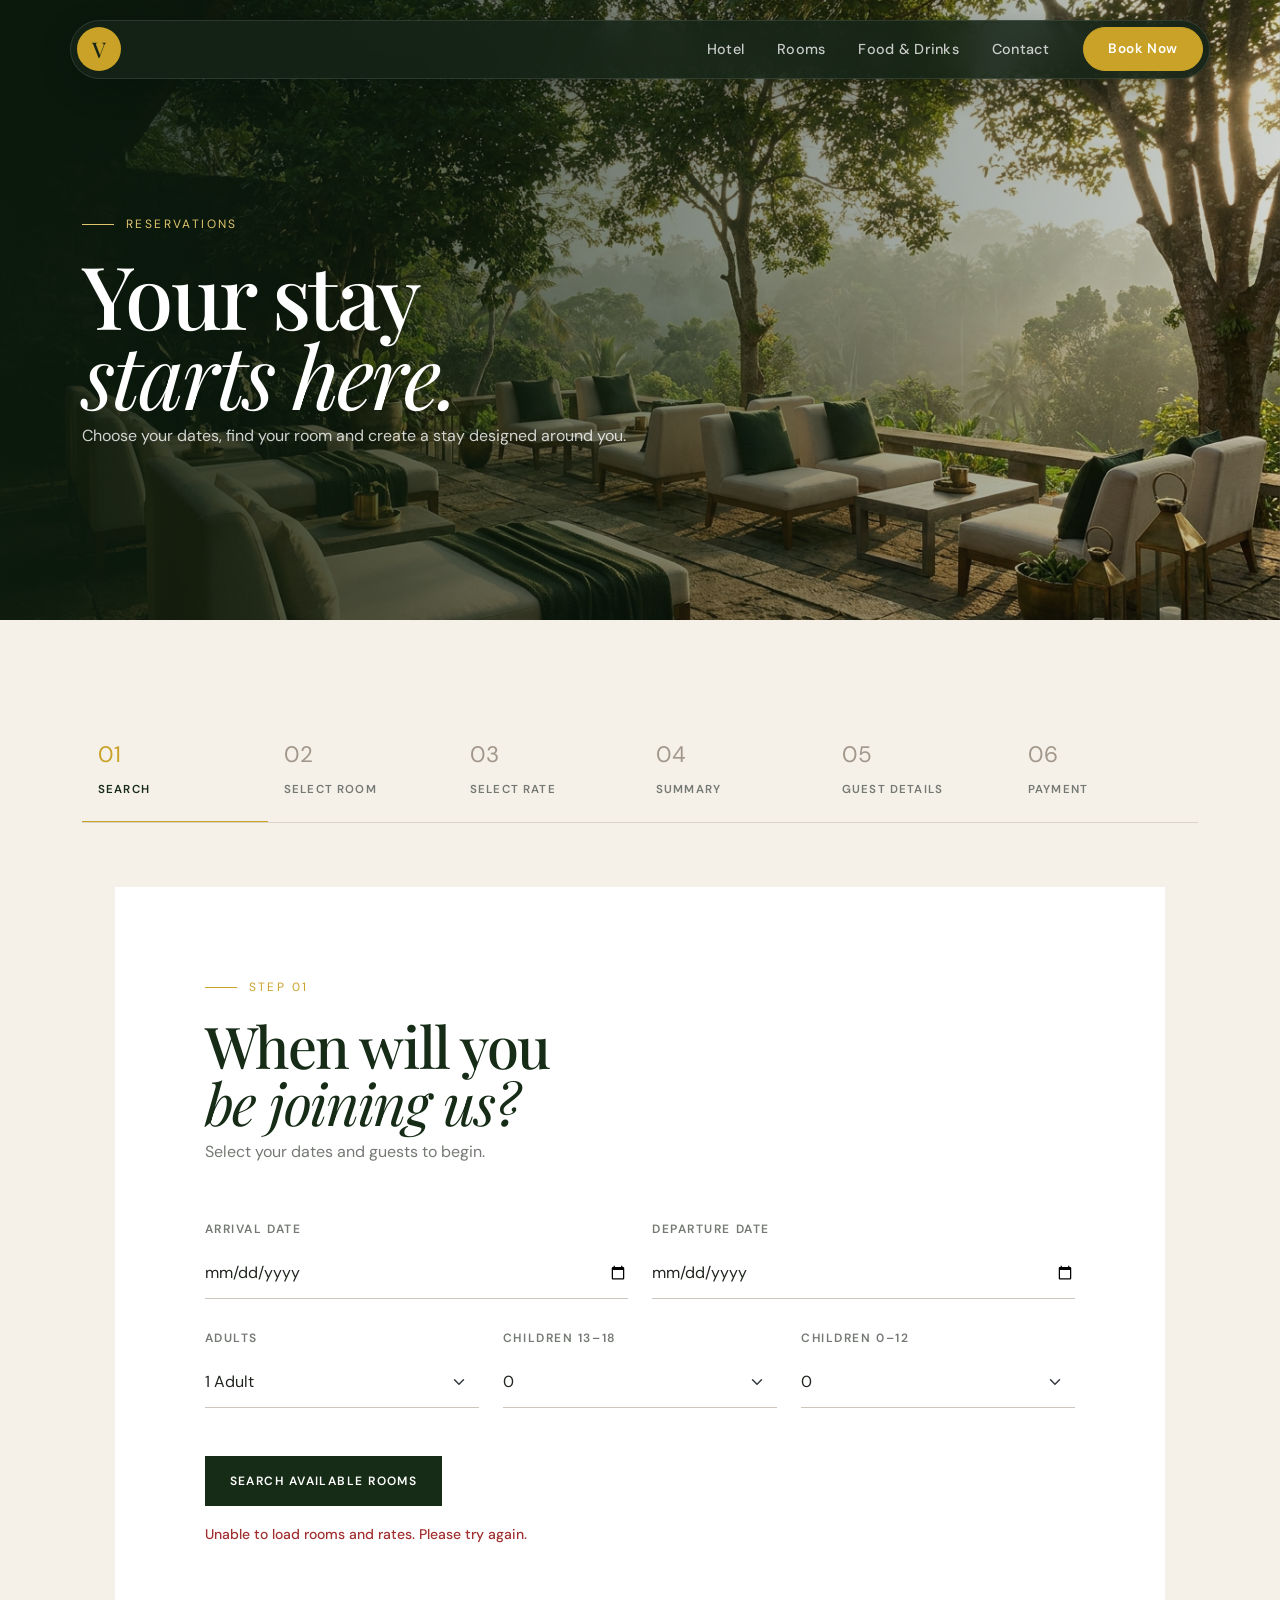
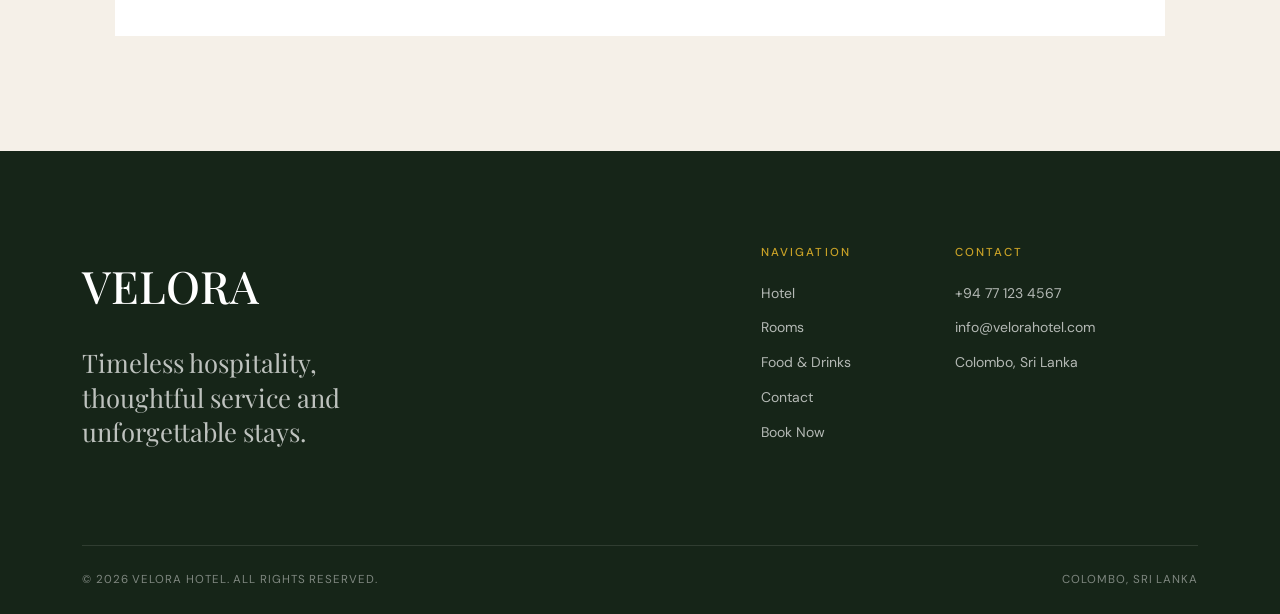
==== commit 99d89157: "Harden security and slow hero video - Rate-limit bookings and contact messages per IP (new api_reque" ====
--- a/frontend/booking.html
+++ b/frontend/booking.html
@@ -1,36 +1,26 @@
 ﻿<!doctype html>
 <html lang="en">
 <head>
-    <meta charset="utf-8"><meta name="viewport" content="width=device-width, initial-scale=1">
+    <meta charset="utf-8"><link rel="icon" href="data:,"><meta name="viewport" content="width=device-width, initial-scale=1">
     <meta name="description" content="Begin your reservation at Velora Hotel in Colombo."><title>Book Your Stay | Velora Hotel</title>
     <link rel="preconnect" href="https://fonts.googleapis.com"><link rel="preconnect" href="https://fonts.gstatic.com" crossorigin>
     <link href="https://fonts.googleapis.com/css2?family=DM+Sans:wght@300;400;500;600&amp;family=Playfair+Display:ital,wght@0,400;0,500;0,600;1,400;1,500&amp;display=swap" rel="stylesheet">
-    <link href="https://cdn.jsdelivr.net/npm/bootstrap@5.3.8/dist/css/bootstrap.min.css" rel="stylesheet" integrity="sha384-sRIl4kxILFvY47J16cr9ZwB07vP4J8+LH7qKQnuqkuIAvNWLzeN8tE5YBujZqJLB" crossorigin="anonymous"><link rel="stylesheet" href="style.css">
+    <link href="https://cdn.jsdelivr.net/npm/bootstrap@5.3.8/dist/css/bootstrap.min.css" rel="stylesheet" integrity="sha384-sRIl4kxILFvY47J16cr9ZwB07vP4J8+LH7qKQnuqkuIAvNWLzeN8tE5YBujZqJLB" crossorigin="anonymous"><link rel="stylesheet" href="style.css?v=9">
 </head>
 <body>
 
-
-
-<nav class="navbar navbar-expand-lg navbar-dark fixed-top" aria-label="Main navigation"><div class="container"><a class="navbar-brand" href="index.html" aria-label="Velora Hotel home"><span class="brand-monogram">VELORA</span></a><button class="navbar-toggler" type="button" data-bs-toggle="collapse" data-bs-target="#mainNavbar" aria-controls="mainNavbar" aria-expanded="false" aria-label="Toggle navigation"><span class="navbar-toggler-icon"></span></button><div class="collapse navbar-collapse" id="mainNavbar"><ul class="navbar-nav ms-auto align-items-lg-center gap-lg-2"><li class="nav-item"><a class="nav-link" href="index.html">Hotel</a></li><li class="nav-item"><a class="nav-link" href="rooms.html">Rooms</a></li><li class="nav-item"><a class="nav-link" href="food-drinks.html">Food &amp; Drinks</a></li><li class="nav-item"><a class="nav-link" href="contact.html">Contact</a></li><li class="nav-item ms-lg-3"><a class="btn btn-gold nav-booking-btn active" aria-current="page" href="booking.html">Book Now</a></li></ul></div></div></nav>
+<nav class="navbar navbar-expand-lg navbar-dark fixed-top" aria-label="Main navigation"><div class="container"><a class="navbar-brand" href="index.html" aria-label="Velora Hotel home"><span class="brand-monogram">VELORA</span></a><button class="navbar-toggler" type="button" data-bs-toggle="collapse" data-bs-target="#mainNavbar" aria-controls="mainNavbar" aria-expanded="false" aria-label="Toggle navigation"><span class="navbar-toggler-icon"></span></button><div class="collapse navbar-collapse" id="mainNavbar"><ul class="navbar-nav ms-auto align-items-lg-center gap-lg-2"><li class="nav-item"><a class="nav-link" href="index.html"><span class="roll" data-text="Hotel">Hotel</span></a></li><li class="nav-item"><a class="nav-link" href="rooms.html"><span class="roll" data-text="Rooms">Rooms</span></a></li><li class="nav-item"><a class="nav-link" href="food-drinks.html"><span class="roll" data-text="Food &amp; Drinks">Food &amp; Drinks</span></a></li><li class="nav-item"><a class="nav-link" href="contact.html"><span class="roll" data-text="Contact">Contact</span></a></li><li class="nav-item ms-lg-3"><a class="btn btn-gold nav-booking-btn active" aria-current="page" href="booking.html"><span class="roll" data-text="Book Now">Book Now</span></a></li></ul></div></div></nav>
     <main>
-
-
 
 <header class="inner-hero booking-hero d-flex align-items-center"><div class="container inner-hero-content"><div class="row"><div class="col-12 col-lg-7"><p class="section-label section-label-light">Reservations</p><h1>Your stay<br><em>starts here.</em></h1><p>Choose your dates, find your room and create a stay designed around you.</p></div></div></div></header>
 
-
-
 <section class="section-space booking-interface"><div class="container">
-
-
 
 <div class="booking-progress" id="bookingProgress" aria-label="Booking progress">
                 <div class="booking-progress-step active" data-step="1"><span>01</span><strong>Search</strong></div><div class="booking-progress-step" data-step="2"><span>02</span><strong>Select Room</strong></div><div class="booking-progress-step" data-step="3"><span>03</span><strong>Select Rate</strong></div><div class="booking-progress-step" data-step="4"><span>04</span><strong>Summary</strong></div><div class="booking-progress-step" data-step="5"><span>05</span><strong>Guest Details</strong></div><div class="booking-progress-step" data-step="6"><span>06</span><strong>Payment</strong></div>
             </div>
 
             <div class="booking-content">
-
-
 
 <section class="booking-step active" id="stepSearch"><div class="booking-step-heading"><p class="section-label">Step 01</p><h2>When will you<br><em>be joining us?</em></h2><p>Select your dates and guests to begin.</p></div><form id="bookingSearchForm" novalidate><div class="row g-4">
                     <div class="col-12 col-md-6"><label class="form-label" for="arrivalDate">Arrival Date</label><input class="form-control" type="date" id="arrivalDate" name="arrivalDate" required></div><div class="col-12 col-md-6"><label class="form-label" for="departureDate">Departure Date</label><input class="form-control" type="date" id="departureDate" name="departureDate" required></div>
@@ -40,8 +30,6 @@
                     <div class="col-12 mt-5"><button class="btn btn-primary-luxury" id="searchRoomsBtn" type="submit">Search Available Rooms</button><div class="form-status mt-3" id="bookingSearchMessage" role="status" aria-live="polite"></div></div>
                 </div></form></section>
 
-
-
 <section class="booking-step" id="stepRoom"><div class="booking-step-heading"><p class="section-label">Step 02</p><h2>Select <em>your room.</em></h2></div><div class="search-summary"><div><span>Arrival</span><strong id="roomSearchArrival">12 Sep 2026</strong></div><div><span>Departure</span><strong id="roomSearchDeparture">15 Sep 2026</strong></div><div><span>Guests</span><strong id="roomSearchGuests">2 Adults</strong></div></div><div class="booking-room-list">
                     <article class="booking-room-option"><img src="images/standard-room.jpeg" alt="Standard Room"><div class="booking-room-info"><h3>Standard Room</h3><p>A serene space with thoughtful essentials.</p><span>Maximum 2 guests</span></div><div class="booking-room-price"><span>From</span><strong>LKR 18,000</strong><small>per night</small><button class="btn btn-primary-luxury show-rates-btn" type="button" data-room="standard">Show Rates</button></div></article>
                     <article class="booking-room-option"><img src="images/deluxe-room.jpeg" alt="Deluxe Room"><div class="booking-room-info"><h3>Deluxe Room</h3><p>Generous comfort and refined details.</p><span>Maximum 3 guests</span></div><div class="booking-room-price"><span>From</span><strong>LKR 25,000</strong><small>per night</small><button class="btn btn-primary-luxury show-rates-btn" type="button" data-room="deluxe">Show Rates</button></div></article>
@@ -49,34 +37,21 @@
                     <article class="booking-room-option"><img src="images/suite-room.jpeg" alt="The Suite"><div class="booking-room-info"><h3>The Suite</h3><p>Signature luxury with a private living area.</p><span>Maximum 4 guests</span></div><div class="booking-room-price"><span>From</span><strong>LKR 45,000</strong><small>per night</small><button class="btn btn-primary-luxury show-rates-btn" type="button" data-room="suite">Show Rates</button></div></article>
                 </div><div class="form-status mt-3" id="roomSelectionMessage" role="status" aria-live="polite"></div><button class="btn btn-outline-dark-luxury mt-4 booking-back-btn" type="button" data-back-step="1">Back to Search</button></section>
 
-
-
 <section class="booking-step" id="stepRate"><div class="booking-step-heading"><p class="section-label">Step 03</p><h2>Choose <em>your rate.</em></h2></div><div class="selected-room-strip"><img id="rateSelectedRoomImage" src="images/deluxe-room.jpeg" alt="Selected Deluxe Room"><div><span>Selected Room</span><h3 id="rateSelectedRoom">Deluxe Room</h3><p id="rateSelectedDates">12&ndash;15 September 2026 &middot; 3 nights</p></div></div><fieldset class="rate-options"><legend class="visually-hidden">Select a room rate</legend><label class="rate-card" for="rateRoomOnly"><input type="radio" id="rateRoomOnly" name="rateType" value="room-only"><span><strong>Room Only</strong><small>Flexible stay with accommodation only.</small></span><b id="roomOnlyPrice">LKR 25,000 <small>/ night</small></b></label><label class="rate-card" for="rateBreakfast"><input type="radio" id="rateBreakfast" name="rateType" value="breakfast"><span><strong>Breakfast Included</strong><small>Daily signature breakfast for registered guests.</small></span><b id="breakfastPrice">LKR 29,000 <small>/ night</small></b></label></fieldset><div class="form-status mb-3" id="rateSelectionMessage" role="status" aria-live="polite"></div><div class="booking-step-actions"><button class="btn btn-outline-dark-luxury booking-back-btn" type="button" data-back-step="2">Back</button><button class="btn btn-primary-luxury" id="continueToSummaryBtn" type="button">Continue</button></div></section>
 
-
-
-<section class="booking-step" id="stepSummary"><div class="booking-step-heading"><p class="section-label">Step 04</p><h2>Your stay, <em>at a glance.</em></h2></div><div class="summary-panel"><div class="summary-row"><span>Selected Room</span><strong id="summaryRoom">Deluxe Room</strong></div><div class="summary-row"><span>Arrival</span><strong id="summaryArrival">12 September 2026</strong></div><div class="summary-row"><span>Departure</span><strong id="summaryDeparture">15 September 2026</strong></div><div class="summary-row"><span>Number of Nights</span><strong id="summaryNights">3</strong></div><div class="summary-row"><span>Adults / Children</span><strong id="summaryGuests">2 Adults / 0 Children</strong></div><div class="summary-row"><span>Selected Rate</span><strong id="summaryRate">Room Only</strong></div><div class="summary-row"><span>Room Total</span><strong id="summarySubtotal">LKR 75,000</strong></div><div class="summary-row"><span>Taxes / Additional Fees</span><strong id="summaryTax">LKR 13,500</strong></div><div class="summary-row summary-total"><span>Total Price</span><strong id="summaryTotal">LKR 88,500</strong></div></div><div class="booking-step-actions mt-4"><button class="btn btn-outline-dark-luxury booking-back-btn" type="button" data-back-step="3">Back</button><button class="btn btn-primary-luxury" id="continueToGuestBtn" type="button">Continue to Guest Details</button></div></section>
-
-
+<section class="booking-step" id="stepSummary"><div class="booking-step-heading"><p class="section-label">Step 04</p><h2>Your stay, <em>at a glance.</em></h2></div><div class="summary-panel"><div class="summary-row"><span>Selected Room</span><strong id="summaryRoom">Deluxe Room</strong></div><div class="summary-row"><span>Arrival</span><strong id="summaryArrival">12 September 2026</strong></div><div class="summary-row"><span>Departure</span><strong id="summaryDeparture">15 September 2026</strong></div><div class="summary-row"><span>Number of Nights</span><strong id="summaryNights">3</strong></div><div class="summary-row"><span>Adults / Children</span><strong id="summaryGuests">2 Adults / 0 Children</strong></div><div class="summary-row"><span>Selected Rate</span><strong id="summaryRate">Room Only</strong></div><div class="summary-row"><span>Room Total</span><strong id="summarySubtotal">LKR 75,000</strong></div><div class="summary-row summary-total"><span>Total Price</span><strong id="summaryTotal">LKR 75,000</strong></div></div><div class="booking-step-actions mt-4"><button class="btn btn-outline-dark-luxury booking-back-btn" type="button" data-back-step="3">Back</button><button class="btn btn-primary-luxury" id="continueToGuestBtn" type="button">Continue to Guest Details</button></div></section>
 
 <section class="booking-step" id="stepGuest"><div class="booking-step-heading"><p class="section-label">Step 05</p><h2>Tell us about <em>yourself.</em></h2></div><form id="guestDetailsForm" novalidate><div class="row g-4"><div class="col-12 col-md-6"><label class="form-label" for="firstName">First Name</label><input class="form-control" type="text" id="firstName" name="firstName" autocomplete="given-name" required></div><div class="col-12 col-md-6"><label class="form-label" for="lastName">Last Name</label><input class="form-control" type="text" id="lastName" name="lastName" autocomplete="family-name" required></div><div class="col-12 col-md-6"><label class="form-label" for="guestEmail">Email Address</label><input class="form-control" type="email" id="guestEmail" name="guestEmail" autocomplete="email" required></div><div class="col-12 col-md-6"><label class="form-label" for="guestPhone">Phone Number</label><input class="form-control" type="tel" id="guestPhone" name="guestPhone" autocomplete="tel" required></div><div class="col-12"><label class="form-label" for="guestCountry">Country</label><input class="form-control" type="text" id="guestCountry" name="guestCountry" autocomplete="country-name" required></div><div class="col-12 mt-5"><div class="booking-step-actions"><button class="btn btn-outline-dark-luxury booking-back-btn" type="button" data-back-step="4">Back</button><button class="btn btn-primary-luxury" id="continueToPaymentBtn" type="submit">Continue to Payment</button></div></div></div></form></section>
 
-
-
-<section class="booking-step" id="stepPayment"><div class="booking-step-heading" id="paymentStepHeading"><p class="section-label">Step 06</p><h2>Secure <em>your stay.</em></h2><p>Frontend payment preview only. No payment will be processed.</p></div><div class="row g-5" id="paymentStepContent"><div class="col-12 col-lg-7"><form id="paymentForm" novalidate><fieldset><legend class="payment-method-title">Payment Method</legend><label class="payment-method" for="paymentCard"><input type="radio" id="paymentCard" name="paymentMethod" value="card" checked> Credit / Debit Card</label></fieldset><div class="row g-4 mt-2"><div class="col-12"><label class="form-label" for="cardholderName">Cardholder Name</label><input class="form-control" type="text" id="cardholderName" name="cardholderName" autocomplete="cc-name" required></div><div class="col-12"><label class="form-label" for="cardNumber">Card Number</label><input class="form-control" type="text" inputmode="numeric" id="cardNumber" name="cardNumber" autocomplete="cc-number" placeholder="0000 0000 0000 0000" required></div><div class="col-7"><label class="form-label" for="cardExpiry">Expiry Date</label><input class="form-control" type="text" inputmode="numeric" id="cardExpiry" name="cardExpiry" autocomplete="cc-exp" placeholder="MM / YY" required></div><div class="col-5"><label class="form-label" for="cardCvv">CVV</label><input class="form-control" type="text" inputmode="numeric" id="cardCvv" name="cardCvv" autocomplete="cc-csc" placeholder="000" required></div><div class="col-12 mt-5"><div class="booking-step-actions"><button class="btn btn-outline-dark-luxury booking-back-btn" type="button" data-back-step="5">Back</button><button class="btn btn-primary-luxury" id="payConfirmBtn" type="submit">Pay &amp; Confirm</button></div><div class="form-status mt-3" id="paymentConfirmation" role="status" aria-live="polite"></div></div></div></form></div><div class="col-12 col-lg-5"><aside class="payment-summary"><p class="section-label">Payment summary</p><div><span>Room</span><strong id="paymentRoom">Deluxe Room</strong></div><div><span>Dates</span><strong id="paymentDates">12&ndash;15 Sep 2026</strong></div><div><span>Rate</span><strong id="paymentRate">Room Only</strong></div><div class="payment-total"><span>Total</span><strong id="paymentTotal">LKR 88,500</strong></div></aside></div></div><div class="booking-success-panel" id="bookingSuccessPanel" role="status" aria-live="polite" hidden><div class="booking-success-icon" aria-hidden="true">&#10003;</div><p class="section-label">Reservation confirmed</p><h2>Thank you, <em id="successGuestName">Guest.</em></h2><p>Your stay has been saved successfully. Keep the reference below for your records.</p><div class="booking-success-reference"><span>Booking Reference</span><strong id="successBookingReference"></strong></div><div class="booking-success-details"><div><span>Room</span><strong id="successRoom"></strong></div><div><span>Dates</span><strong id="successDates"></strong></div><div><span>Total</span><strong id="successTotal"></strong></div></div><button class="btn btn-primary-luxury" id="startNewBookingBtn" type="button">Make Another Booking</button></div></section>
+<section class="booking-step" id="stepPayment"><div class="booking-step-heading" id="paymentStepHeading"><p class="section-label">Step 06</p><h2>Secure <em>your stay.</em></h2><p>Frontend payment preview only. No payment will be processed.</p></div><div class="row g-5" id="paymentStepContent"><div class="col-12 col-lg-7"><form id="paymentForm" novalidate><fieldset><legend class="payment-method-title">Payment Method</legend><label class="payment-method" for="paymentCard"><input type="radio" id="paymentCard" name="paymentMethod" value="card" checked> Credit / Debit Card</label></fieldset><div class="row g-4 mt-2"><div class="col-12"><label class="form-label" for="cardholderName">Cardholder Name</label><input class="form-control" type="text" id="cardholderName" name="cardholderName" autocomplete="off" required></div><div class="col-12"><label class="form-label" for="cardNumber">Card Number</label><input class="form-control" type="text" inputmode="numeric" id="cardNumber" name="cardNumber" autocomplete="off" placeholder="0000 0000 0000 0000" required></div><div class="col-7"><label class="form-label" for="cardExpiry">Expiry Date</label><input class="form-control" type="text" inputmode="numeric" id="cardExpiry" name="cardExpiry" autocomplete="off" placeholder="MM / YY" maxlength="7" required></div><div class="col-5"><label class="form-label" for="cardCvv">CVV</label><input class="form-control" type="text" inputmode="numeric" id="cardCvv" name="cardCvv" autocomplete="off" placeholder="000" required></div><div class="col-12 mt-5"><div class="booking-step-actions"><button class="btn btn-outline-dark-luxury booking-back-btn" type="button" data-back-step="5">Back</button><button class="btn btn-primary-luxury" id="payConfirmBtn" type="submit">Pay &amp; Confirm</button></div><div class="form-status mt-3" id="paymentConfirmation" role="status" aria-live="polite"></div></div></div></form></div><div class="col-12 col-lg-5"><aside class="payment-summary"><p class="section-label">Payment summary</p><div><span>Room</span><strong id="paymentRoom">Deluxe Room</strong></div><div><span>Dates</span><strong id="paymentDates">12&ndash;15 Sep 2026</strong></div><div><span>Rate</span><strong id="paymentRate">Room Only</strong></div><div class="payment-total"><span>Total</span><strong id="paymentTotal">LKR 88,500</strong></div></aside></div></div><div class="booking-success-panel" id="bookingSuccessPanel" role="status" aria-live="polite" hidden><div class="booking-success-icon" aria-hidden="true">&#10003;</div><p class="section-label">Reservation confirmed</p><h2>Thank you, <em id="successGuestName">Guest.</em></h2><p>Your stay has been saved successfully. Keep the reference below for your records.</p><div class="booking-success-reference"><span>Booking Reference</span><strong id="successBookingReference"></strong></div><div class="booking-success-details"><div><span>Room</span><strong id="successRoom"></strong></div><div><span>Dates</span><strong id="successDates"></strong></div><div><span>Total</span><strong id="successTotal"></strong></div></div><button class="btn btn-primary-luxury" id="startNewBookingBtn" type="button">Make Another Booking</button></div></section>
             </div>
         </div></section>
     </main>
 
-
-
 <footer class="site-footer"><div class="container"><div class="row g-5 footer-main"><div class="col-12 col-lg-5"><a class="footer-brand" href="index.html">VELORA</a><p class="footer-message">Timeless hospitality,<br>thoughtful service and<br>unforgettable stays.</p></div><div class="col-6 col-md-4 col-lg-2 ms-lg-auto"><h2 class="footer-heading">Navigation</h2><ul class="footer-links list-unstyled mb-0"><li><a href="index.html">Hotel</a></li><li><a href="rooms.html">Rooms</a></li><li><a href="food-drinks.html">Food &amp; Drinks</a></li><li><a href="contact.html">Contact</a></li><li><a href="booking.html">Book Now</a></li></ul></div><div class="col-12 col-md-5 col-lg-3"><h2 class="footer-heading">Contact</h2><ul class="footer-links list-unstyled mb-0"><li><a href="tel:+94771234567">+94 77 123 4567</a></li><li><a href="mailto:info@velorahotel.com">info@velorahotel.com</a></li><li>Colombo, Sri Lanka</li></ul></div></div><div class="footer-bottom d-flex flex-column flex-md-row justify-content-between align-items-md-center gap-2"><p class="mb-0">&copy; 2026 Velora Hotel. All Rights Reserved.</p><p class="mb-0">Colombo, Sri Lanka</p></div></div></footer>
-
-
 
 <script src="https://cdn.jsdelivr.net/npm/bootstrap@5.3.8/dist/js/bootstrap.bundle.min.js" integrity="sha384-FKyoEForCGlyvwx9Hj09JcYn3nv7wiPVlz7YYwJrWVcXK/BmnVDxM+D2scQbITxI" crossorigin="anonymous"></script>
 <script src="utilities.js"></script>
-<script src="script.js"></script>
+<script src="script.js?v=4"></script>
 </body>
 </html>
-
--- a/frontend/style.css
+++ b/frontend/style.css
@@ -1,7 +1,3 @@
-
-
-
-
 :root {
     --pine-oak: #162C17;
     --forest-earth: #162518;
@@ -16,8 +12,6 @@
     --section-space: clamp(5rem, 9vw, 8rem);
 }
 
-
-
 html {
     scroll-behavior: smooth;
 }
@@ -56,8 +50,6 @@
 .section-intro {
     color: var(--muted-text);
 }
-
-
 
 h1,
 h2,
@@ -132,8 +124,6 @@
     max-width: 700px;
 }
 
-
-
 .navbar {
     -webkit-backdrop-filter: blur(14px);
     backdrop-filter: blur(14px);
@@ -170,13 +160,6 @@
 
 .brand-monogram {
     letter-spacing: 0.06em;
-}
-
-.brand-name {
-    color: #ded7cc;
-    font-size: 1.25rem;
-    font-weight: 400;
-    margin-left: 0.7rem;
 }
 
 .navbar .nav-link {
@@ -255,8 +238,6 @@
     box-shadow: none !important;
 }
 
-
-
 .btn {
     border-radius: 0;
     align-items: center;
@@ -361,24 +342,42 @@
     color: var(--white);
 }
 
-
-
 .home-hero {
-    background-image: linear-gradient(90deg, rgba(13, 29, 15, 0.88) 0%, rgba(13, 29, 15, 0.55) 52%, rgba(13, 29, 15, 0.2) 100%), url("images/hero.jpeg");
+    background-image: url("images/hero.jpeg");
     background-position: center;
     background-size: cover;
     color: var(--white);
+    isolation: isolate;
     min-height: 860px;
+    overflow: hidden;
     padding: 150px 0 185px;
     position: relative;
 }
 
 .home-hero::after {
-    background: linear-gradient(0deg, rgba(10, 24, 12, 0.5), transparent 30%);
+    background:
+        linear-gradient(0deg, rgba(10, 24, 12, 0.5), transparent 30%),
+        linear-gradient(90deg, rgba(13, 29, 15, 0.88) 0%, rgba(13, 29, 15, 0.55) 52%, rgba(13, 29, 15, 0.2) 100%);
     content: "";
     inset: 0;
     pointer-events: none;
     position: absolute;
+}
+
+.hero-video {
+    height: 100%;
+    inset: 0;
+    object-fit: cover;
+    pointer-events: none;
+    position: absolute;
+    width: 100%;
+    z-index: -1;
+}
+
+@media (prefers-reduced-motion: reduce) {
+    .hero-video {
+        display: none;
+    }
 }
 
 .hero-content {
@@ -420,8 +419,6 @@
     height: 1px;
     width: 45px;
 }
-
-
 
 .booking-search-wrap {
     margin-top: -80px;
@@ -596,8 +593,6 @@
     }
 }
 
-
-
 .about-section {
     padding-top: calc(var(--section-space) + 1rem);
 }
@@ -612,28 +607,6 @@
     min-height: 680px;
     object-fit: cover;
     width: 100%;
-}
-
-.experience-note {
-    align-items: center;
-    background: var(--pine-oak);
-    bottom: -2rem;
-    color: rgba(255, 255, 255, 0.75);
-    display: flex;
-    font-size: 0.65rem;
-    gap: 1rem;
-    letter-spacing: 0.1em;
-    padding: 1.4rem 2rem;
-    position: absolute;
-    right: -2rem;
-    text-transform: uppercase;
-}
-
-.experience-number {
-    color: var(--white);
-    font-family: var(--font-display);
-    font-size: 3rem;
-    line-height: 1;
 }
 
 .about-content {
@@ -655,8 +628,6 @@
 .about-content .text-link {
     margin-top: 1.5rem;
 }
-
-
 
 .facilities-section {
     background: var(--white);
@@ -756,8 +727,6 @@
     line-height: 1.7;
     margin-bottom: 0;
 }
-
-
 
 .gallery-section {
     background: var(--cream);
@@ -868,8 +837,6 @@
     font-family: var(--font-body);
 }
 
-
-
 .featured-rooms-section {
     background: var(--forest-earth);
 }
@@ -981,8 +948,6 @@
     padding-inline: 0.75rem;
 }
 
-
-
 .dining-image-wrap {
     min-height: 690px;
 }
@@ -1008,8 +973,6 @@
     margin: 2rem 0;
     max-width: 520px;
 }
-
-
 
 .reviews-section {
     background: var(--white);
@@ -1049,8 +1012,6 @@
     font-weight: 400;
     margin-top: 0.3rem;
 }
-
-
 
 .location-content {
     background: var(--pine-oak);
@@ -1104,8 +1065,6 @@
     width: 100%;
 }
 
-
-
 .explore-section {
     background: var(--cream);
 }
@@ -1143,8 +1102,6 @@
     font-size: 0.9rem;
     margin-bottom: 0;
 }
-
-
 
 .inner-hero {
     background-position: center;
@@ -1227,8 +1184,6 @@
     background: var(--pine-oak);
     color: var(--white);
 }
-
-
 
 .rooms-listing {
     background: var(--cream);
@@ -1301,8 +1256,6 @@
     min-width: 145px;
 }
 
-
-
 .dining-venues {
     background: var(--cream);
 }
@@ -1390,8 +1343,6 @@
 .gallery-square { height: 300px; }
 .gallery-wide { height: 305px; }
 .gallery-banner { height: 360px; }
-
-
 
 .contact-main { background: var(--cream); }
 .contact-information { padding-right: clamp(1rem, 5vw, 5rem); }
@@ -1460,8 +1411,6 @@
 .map-location-card h3 { color: var(--white); }
 .map-location-card p:last-child { margin-bottom: 0; }
 
-
-
 .booking-interface { background: var(--cream); }
 .booking-progress {
     border-bottom: 1px solid #d9d3ca;
@@ -1716,8 +1665,6 @@
     opacity: 0.58;
 }
 
-
-
 .site-footer {
     background: var(--forest-earth);
     color: rgba(255, 255, 255, 0.68);
@@ -1778,8 +1725,6 @@
     text-transform: uppercase;
 }
 
-
-
 @media (min-width: 992px) and (max-width: 1199.98px) {
     .home-hero {
         min-height: 760px;
@@ -1818,11 +1763,19 @@
 @media (max-width: 991.98px) {
     .navbar,
     .navbar.navbar-scrolled {
+        -webkit-backdrop-filter: none;
+        backdrop-filter: none;
+        background: var(--forest-earth);
+        border-bottom-color: rgba(255, 255, 255, 0.1);
+        box-shadow: none;
         padding-block: 1rem;
-    }
-
+        transition: none;
+    }
+
+    .navbar-brand,
     .navbar.navbar-scrolled .navbar-brand {
         font-size: 1.9rem;
+        transition: none;
     }
 
     .navbar > .container {
@@ -1897,10 +1850,6 @@
         min-height: 0;
     }
 
-    .experience-note {
-        right: 0;
-    }
-
     .gallery-item-feature {
         height: 550px;
     }
@@ -2157,10 +2106,6 @@
         z-index: 1;
     }
 
-    .brand-name {
-        font-size: 1rem;
-    }
-
     .home-hero {
         min-height: 560px;
         padding: 105px 0 115px;
@@ -2370,3 +2315,252 @@
         transform: none;
     }
 }
+
+/* Rolling nav text: the visible copies are pseudo-elements, the span's own text only reserves space. */
+.navbar .nav-link,
+.nav-booking-btn {
+    --roll-color: rgba(255, 255, 255, 0.76);
+}
+
+.navbar .nav-link:hover,
+.navbar .nav-link:focus-visible,
+.navbar .nav-link.active {
+    --roll-color: var(--gold);
+}
+
+.nav-booking-btn {
+    --roll-color: var(--forest-earth);
+}
+
+.nav-booking-btn:hover,
+.nav-booking-btn:focus-visible,
+.nav-booking-btn.active {
+    --roll-color: var(--white);
+}
+
+.roll {
+    color: transparent;
+    display: inline-block;
+    line-height: 1.5;
+    overflow: hidden;
+    position: relative;
+    vertical-align: middle;
+    white-space: nowrap;
+}
+
+.roll::before,
+.roll::after {
+    color: var(--roll-color);
+    content: attr(data-text);
+    left: 0;
+    position: absolute;
+    top: 0;
+    transition: transform 0.45s cubic-bezier(0.65, 0, 0.35, 1), color 0.25s ease;
+}
+
+.roll::after {
+    transform: translateY(100%);
+}
+
+a:hover > .roll::before,
+a:focus-visible > .roll::before {
+    transform: translateY(-100%);
+}
+
+a:hover > .roll::after,
+a:focus-visible > .roll::after {
+    transform: translateY(0);
+}
+
+/* Floating pill navbar (all screen sizes). */
+/* Lets the pill animate to its fit-content width; browsers without it just snap. */
+:root {
+    interpolate-size: allow-keywords;
+    /* No rubber-band bounce: it drags the fixed navbar with the page. */
+    overscroll-behavior-y: none;
+}
+
+.navbar,
+.navbar.navbar-scrolled {
+    -webkit-backdrop-filter: none;
+    backdrop-filter: none;
+    background: transparent;
+    border: 0;
+    box-shadow: none;
+    min-height: 0;
+    padding-block: 1.25rem;
+}
+
+.navbar.navbar-scrolled {
+    padding-block: 0.75rem;
+}
+
+.navbar > .container {
+    -webkit-backdrop-filter: blur(14px);
+    backdrop-filter: blur(14px);
+    background: rgba(22, 37, 24, 0.86);
+    border: 1px solid rgba(255, 255, 255, 0.1);
+    border-radius: 999px;
+    box-shadow: 0 10px 30px rgba(5, 15, 7, 0.25);
+    padding: 0.4rem;
+    transition: background-color 0.35s ease, box-shadow 0.35s ease, border-radius 0.35s ease, width 0.5s cubic-bezier(0.65, 0, 0.35, 1), margin 0.5s cubic-bezier(0.65, 0, 0.35, 1);
+}
+
+.navbar.navbar-scrolled > .container {
+    background: rgba(22, 37, 24, 0.96);
+    box-shadow: 0 14px 40px rgba(5, 15, 7, 0.35);
+}
+
+/* Round "V" monogram in place of the full wordmark; the link keeps its aria-label. */
+.navbar-brand,
+.navbar.navbar-scrolled .navbar-brand {
+    align-items: center;
+    background: var(--gold);
+    border-radius: 50%;
+    color: var(--forest-earth);
+    font-size: 0;
+    height: 44px;
+    justify-content: center;
+    margin-right: 1.25rem;
+    padding: 0;
+    width: 44px;
+}
+
+.brand-monogram::before {
+    content: "V";
+    font-size: 1.35rem;
+    letter-spacing: 0;
+}
+
+.navbar .nav-link {
+    font-size: 0.9rem;
+    letter-spacing: 0.02em;
+    text-transform: none;
+}
+
+.navbar .nav-link::before,
+.navbar .nav-link::after {
+    display: none;
+}
+
+.navbar .nav-link:hover,
+.navbar .nav-link:focus-visible {
+    transform: none;
+}
+
+.navbar .nav-booking-btn {
+    background: var(--cream);
+    border-color: var(--cream);
+    border-radius: 999px;
+    font-size: 0.85rem;
+    letter-spacing: 0.04em;
+    min-height: 44px;
+    min-width: 0;
+    padding: 0.6rem 1.5rem;
+    text-transform: none;
+}
+
+.navbar .nav-booking-btn:hover,
+.navbar .nav-booking-btn:focus-visible,
+.navbar .nav-booking-btn.active {
+    background: var(--gold);
+    border-color: var(--gold);
+    transform: none;
+}
+
+@media (min-width: 992px) {
+    .navbar > .container {
+        margin-inline: auto;
+        max-width: none;
+        width: min(1140px, 100% - 6rem);
+    }
+
+    /* Scrolled: shrink to the compact pill. */
+    .navbar.navbar-scrolled > .container {
+        width: fit-content;
+    }
+
+    .navbar-nav {
+        gap: 0.25rem !important;
+    }
+
+    .navbar .nav-link {
+        min-height: 0;
+        padding: 0.5rem 0.9rem !important;
+    }
+
+    .navbar .nav-item.ms-lg-3 {
+        margin-left: 1rem !important;
+    }
+}
+
+@media (max-width: 991.98px) {
+    .navbar,
+    .navbar.navbar-scrolled {
+        padding-block: 0.75rem;
+    }
+
+    .navbar > .container {
+        flex: 1;
+        margin-inline: 1rem;
+        max-width: none;
+    }
+
+    /* Scrolled: narrower centred pill, back to full width while the menu is open. */
+    .navbar.navbar-scrolled > .container {
+        margin-inline: max(1rem, 50% - 160px);
+    }
+
+    .navbar.navbar-scrolled > .container:has(.navbar-collapse.show, .navbar-collapse.collapsing) {
+        margin-inline: 1rem;
+    }
+
+    /* Open menu: the pill becomes a rounded card. */
+    .navbar > .container:has(.navbar-collapse.show, .navbar-collapse.collapsing) {
+        border-radius: 24px;
+    }
+
+    .navbar-toggler {
+        align-items: center;
+        background: rgba(255, 255, 255, 0.08);
+        border: 0;
+        border-radius: 50%;
+        display: inline-flex;
+        height: 44px;
+        justify-content: center;
+        padding: 0;
+        width: 44px;
+    }
+
+    .navbar-toggler-icon {
+        height: 1.25rem;
+        width: 1.25rem;
+    }
+
+    .navbar-collapse {
+        -webkit-backdrop-filter: none;
+        backdrop-filter: none;
+        background: transparent;
+        border-top: 1px solid rgba(255, 255, 255, 0.1);
+        margin-top: 0.4rem;
+        padding: 0.5rem 0.25rem 0.25rem;
+    }
+
+    .navbar .nav-link {
+        border-radius: 999px;
+        min-height: 48px;
+        padding-inline: 1rem !important;
+    }
+
+    .navbar .nav-booking-btn {
+        margin-top: 0.5rem;
+        width: 100%;
+    }
+}
+
+/* g-5 rows overhang the phone-width container by 12px and cause sideways scroll; keep the vertical gap, shrink the horizontal one. */
+@media (max-width: 575.98px) {
+    .row.g-5 {
+        --bs-gutter-x: 1.5rem;
+    }
+}
